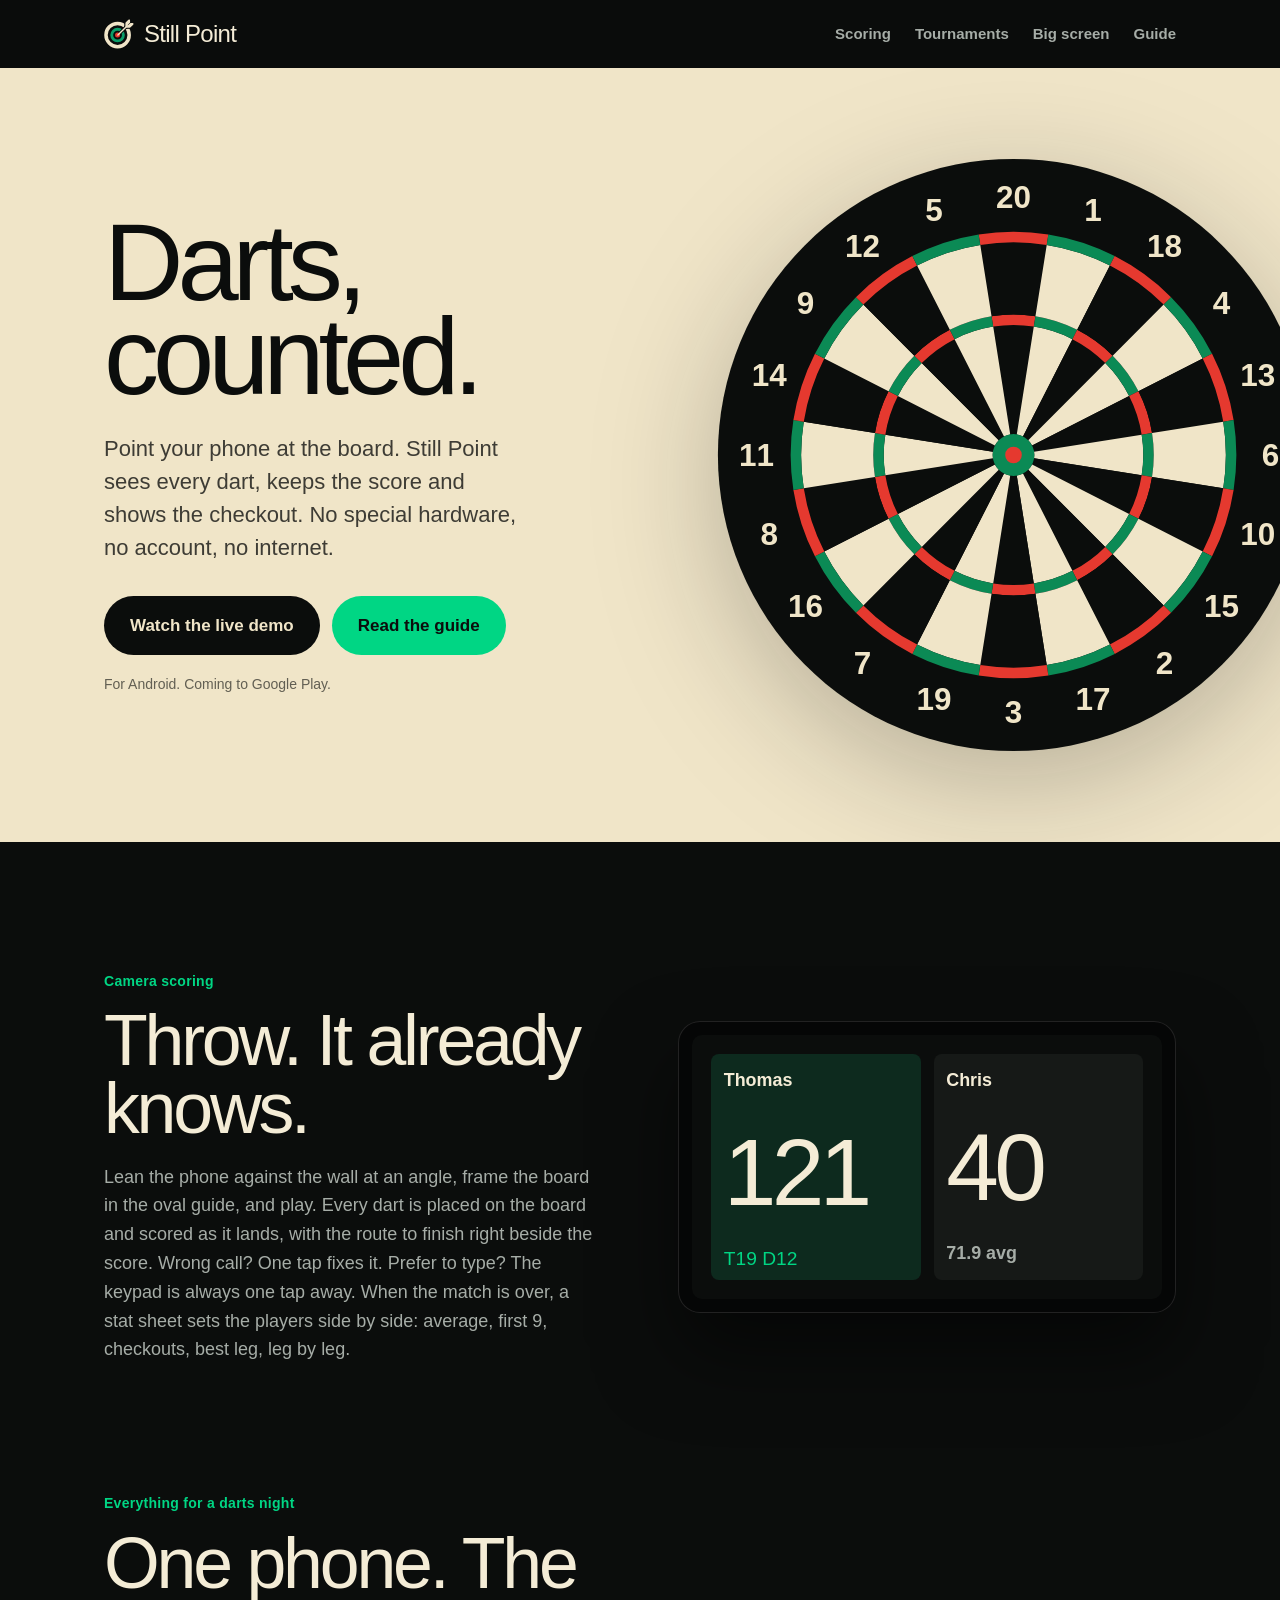
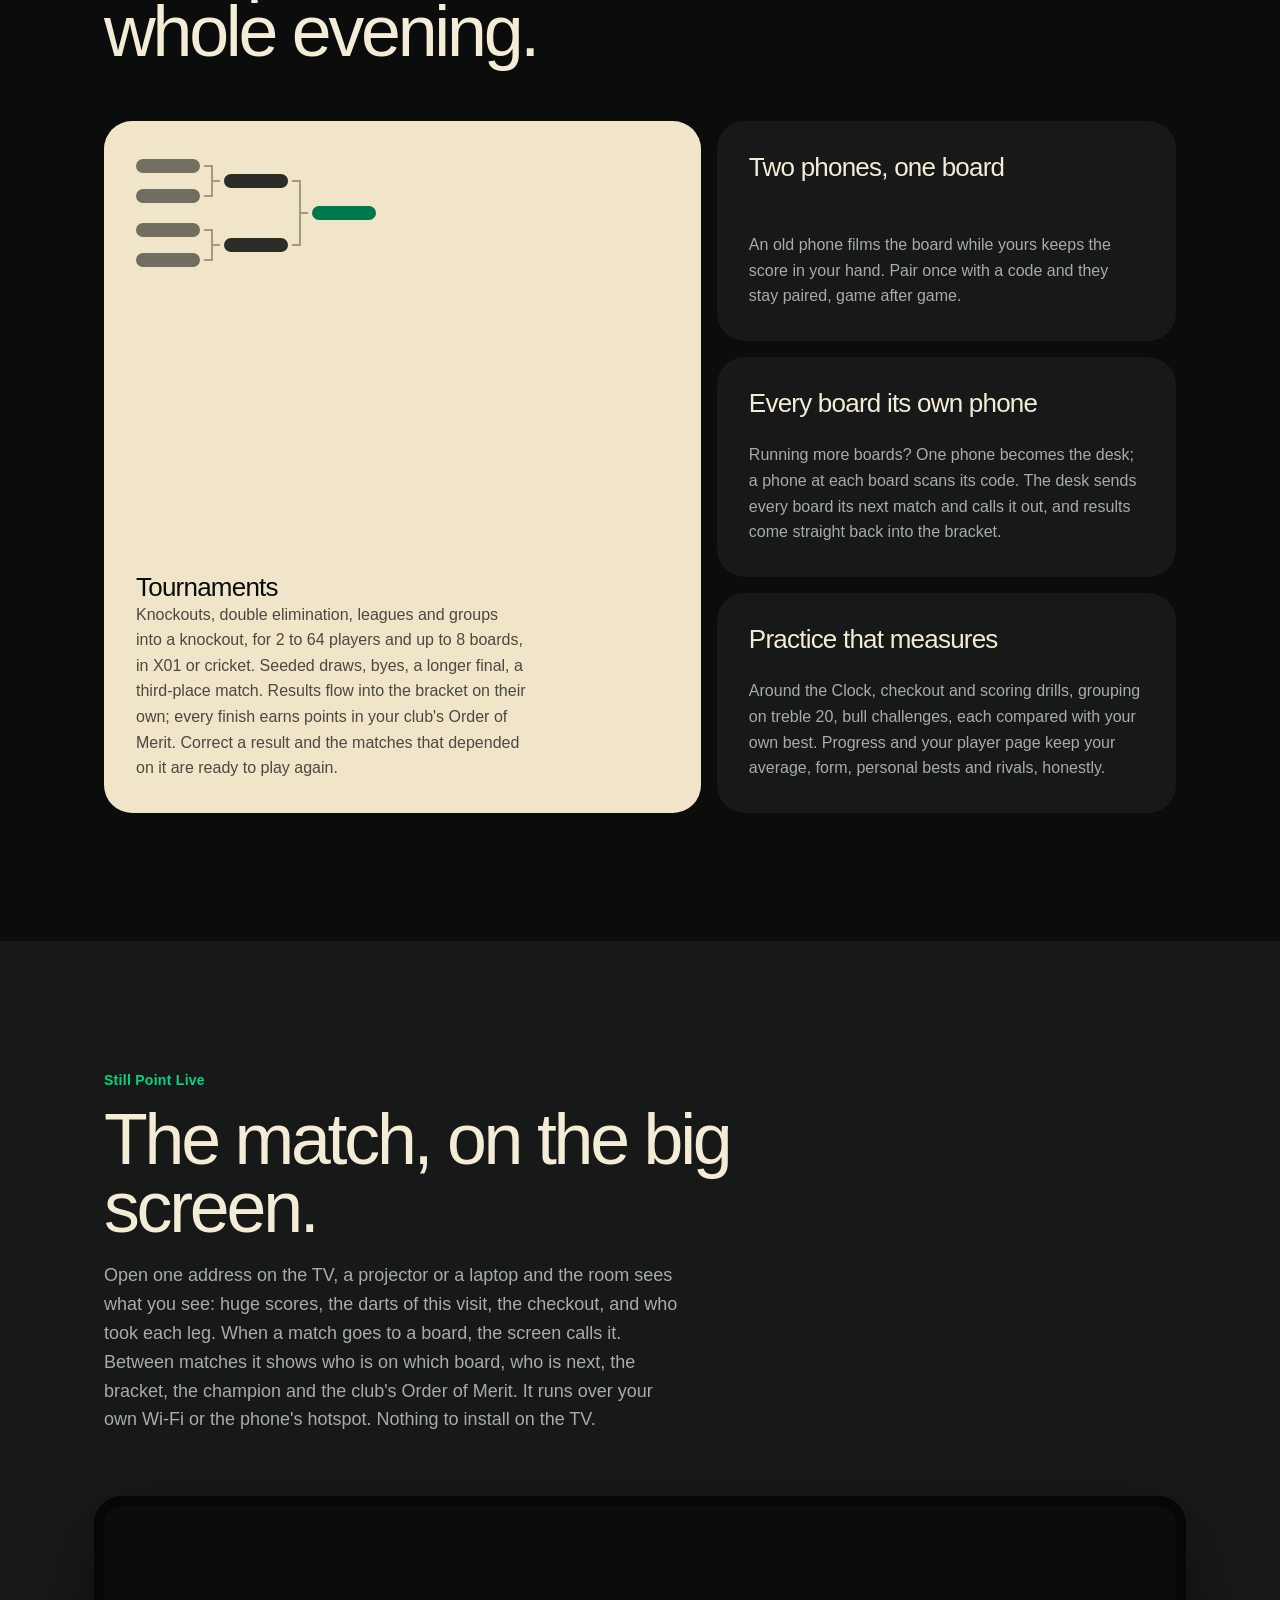
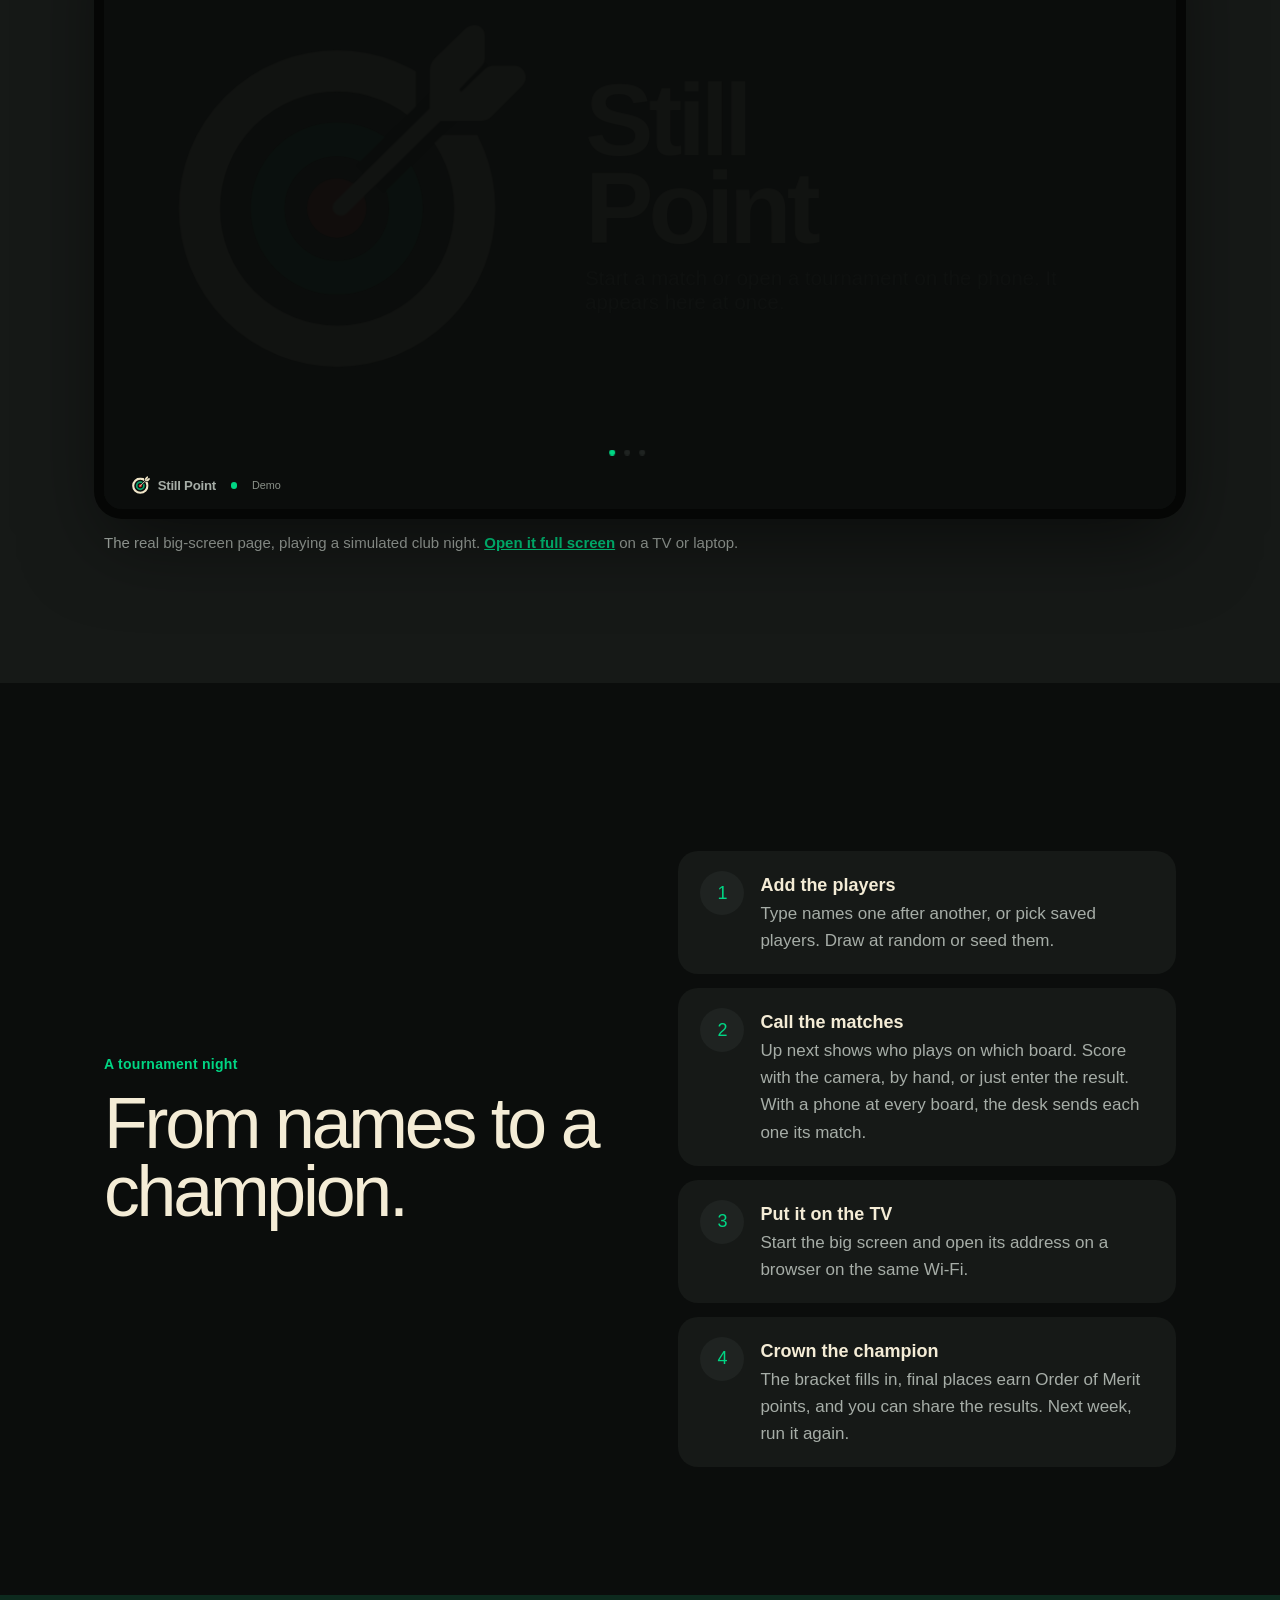
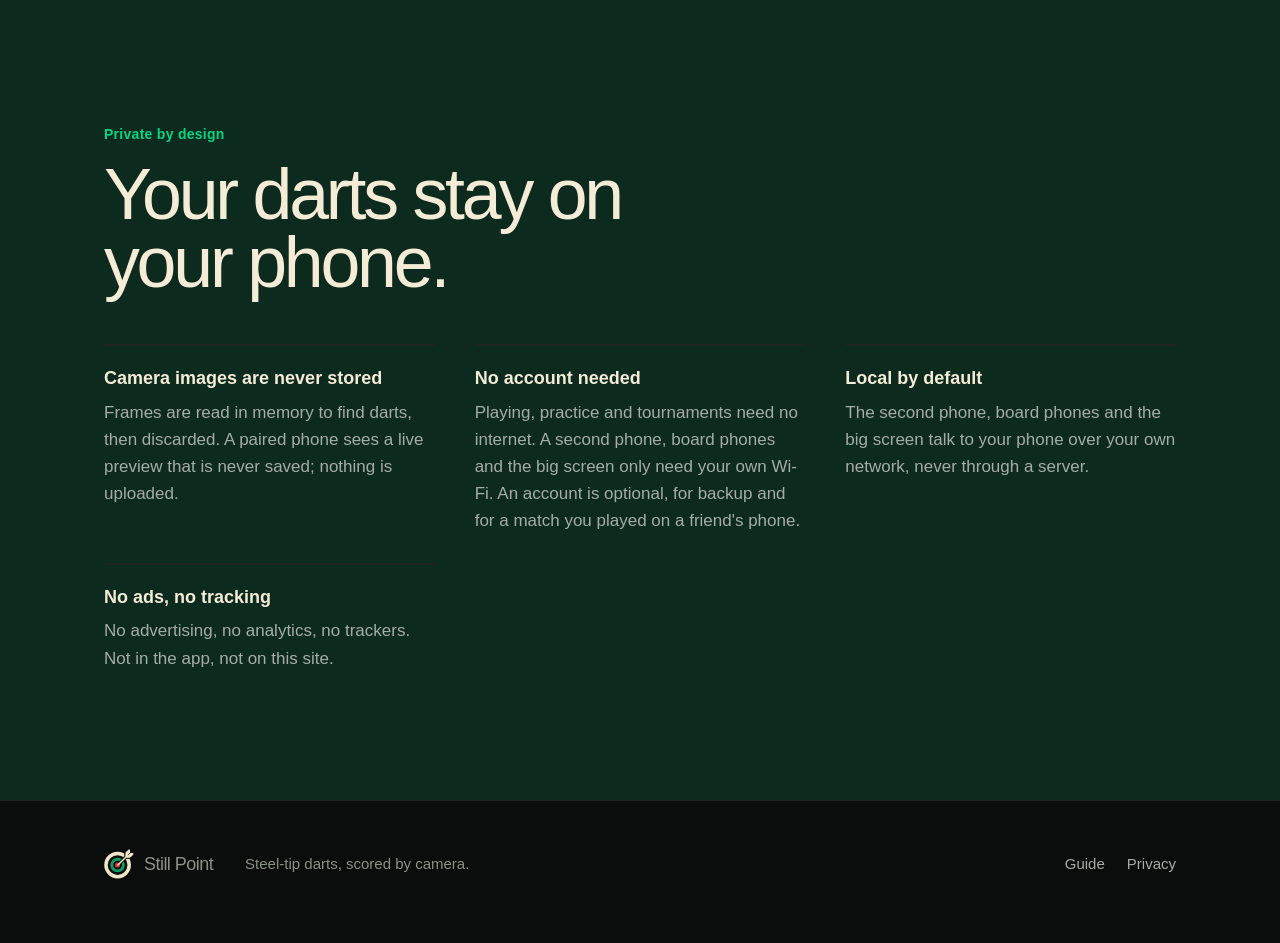
==== index.html @ e453045a "Publish the Still Point website from stillpoint de3cbcd Co-Authored-By: Claude Opus 5.5 (1M context)" ====
<!doctype html>
<html lang="en">
<head>
<meta charset="utf-8">
<meta name="viewport" content="width=device-width, initial-scale=1">
<title>Still Point · Darts, counted</title>
<meta name="description" content="Still Point scores steel-tip darts with your phone's camera. Tournaments, a live big screen for the TV and practice that measures what matters. No hardware, no account, no internet needed.">
<meta property="og:title" content="Still Point · Darts, counted">
<meta property="og:description" content="Point your phone at the board. Still Point sees every dart, keeps the score and runs your tournament night.">
<meta property="og:type" content="website">
<meta property="og:image" content="https://stillpointdarts.com/assets/share.jpg">
<meta property="og:image:width" content="1200">
<meta property="og:image:height" content="630">
<meta name="twitter:card" content="summary_large_image">
<meta name="theme-color" content="#f0e5c8">
<link rel="icon" href="assets/icon.svg" type="image/svg+xml">
<link rel="stylesheet" href="assets/site.css">
</head>
<body>
<a class="skip" href="#main">Skip to content</a>
<header class="top">
  <div class="wrap">
    <a class="brand" href="./"><img class="mark" src="assets/mark-dark.svg" alt="" width="30" height="30">Still Point</a>
    <nav aria-label="Main">
      <a href="#scoring">Scoring</a>
      <a href="#tournaments">Tournaments</a>
      <a href="#big-screen">Big screen</a>
      <a href="guide.html" class="keep">Guide</a>
    </nav>
  </div>
</header>

<main id="main">
  <section class="hero">
    <div class="wrap">
      <div>
        <h1>Darts,<br>counted.</h1>
        <p class="lead">Point your phone at the board. Still Point sees every dart, keeps the score and shows the checkout. No special hardware, no account, no internet.</p>
        <div class="actions">
          <a class="button quiet" href="#big-screen">Watch the live demo</a>
          <a class="button primary" href="guide.html">Read the guide</a>
        </div>
        <p class="note">For Android. Coming to Google Play.</p>
      </div>
      <img class="board" src="assets/board.svg" alt="">
    </div>
  </section>

  <section class="band" id="scoring">
    <div class="wrap split">
      <div>
        <p class="kicker">Camera scoring</p>
        <h2>Throw. It already knows.</h2>
        <p class="body">Lean the phone against the wall at an angle, frame the board in the oval guide, and play. Every dart is placed on the board and scored as it lands, with the route to finish right beside the score. Wrong call? One tap fixes it. Prefer to type? The keypad is always one tap away. When the match is over, a stat sheet sets the players side by side: average, first 9, checkouts, best leg, leg by leg.</p>
      </div>
      <div class="screen" aria-label="The live scoreboard">
        <div class="tv">
          <div class="p on"><span class="n">Thomas</span><span class="s">121</span><span class="c">T19 D12</span></div>
          <div class="p"><span class="n">Chris</span><span class="s">40</span><span class="n" style="color:var(--muted)">71.9 avg</span></div>
        </div>
      </div>
    </div>
  </section>

  <section class="band" style="padding-top:0">
    <div class="wrap">
      <p class="kicker">Everything for a darts night</p>
      <h2>One phone. The whole evening.</h2>
      <div class="tiles">
        <article class="tile lead" id="tournaments">
          <svg class="art" viewBox="0 0 240 120" aria-hidden="true" style="width:240px;height:120px">
            <g fill="#0b0d0c" opacity=".55"><rect x="0" y="6" width="64" height="14" rx="7"/><rect x="0" y="36" width="64" height="14" rx="7"/><rect x="0" y="70" width="64" height="14" rx="7"/><rect x="0" y="100" width="64" height="14" rx="7"/></g>
            <g fill="#0b0d0c" opacity=".85"><rect x="88" y="21" width="64" height="14" rx="7"/><rect x="88" y="85" width="64" height="14" rx="7"/></g>
            <rect x="176" y="53" width="64" height="14" rx="7" fill="#007a4b"/>
            <g stroke="#0b0d0c" stroke-opacity=".35" stroke-width="2" fill="none"><path d="M68 13H76V43H68M76 28H84"/><path d="M68 77H76V107H68M76 92H84"/><path d="M156 28H164V92H156M164 60H172"/></g>
          </svg>
          <div>
            <h3>Tournaments</h3>
            <p>Knockouts, double elimination, leagues and groups into a knockout, for 2 to 64 players and up to 8 boards, in X01 or cricket. Seeded draws, byes, a longer final, a third-place match. Results flow into the bracket on their own; every finish earns points in your club's Order of Merit. Correct a result and the matches that depended on it are ready to play again.</p>
          </div>
        </article>
        <article class="tile">
          <h3>Two phones, one board</h3>
          <p>An old phone films the board while yours keeps the score in your hand. Pair once with a code and they stay paired, game after game.</p>
        </article>
        <article class="tile">
          <h3>Every board its own phone</h3>
          <p>Running more boards? One phone becomes the desk; a phone at each board scans its code. The desk sends every board its next match and calls it out, and results come straight back into the bracket.</p>
        </article>
        <article class="tile">
          <h3>Practice that measures</h3>
          <p>Around the Clock, checkout and scoring drills, grouping on treble 20, bull challenges, each compared with your own best. Progress and your player page keep your average, form, personal bests and rivals, honestly.</p>
        </article>
      </div>
    </div>
  </section>

  <section class="band" id="big-screen" style="background:var(--surface)">
    <div class="wrap">
      <div>
        <p class="kicker">Still Point Live</p>
        <h2>The match, on the big screen.</h2>
        <p class="body">Open one address on the TV, a projector or a laptop and the room sees what you see: huge scores, the darts of this visit, the checkout, and who took each leg. When a match goes to a board, the screen calls it. Between matches it shows who is on which board, who is next, the bracket, the champion and the club's Order of Merit. It runs over your own Wi-Fi or the phone's hotspot. Nothing to install on the TV.</p>
      </div>
      <figure class="live-demo">
        <div class="frame"><iframe src="live/?demo" title="Still Point Live, playing a simulated club night" loading="lazy"></iframe></div>
        <figcaption>The real big-screen page, playing a simulated club night. <a href="live/?demo" target="_blank" rel="noopener">Open it full screen</a> on a TV or laptop.</figcaption>
      </figure>
    </div>
  </section>

  <section class="band">
    <div class="wrap split">
      <div>
        <p class="kicker">A tournament night</p>
        <h2>From names to a champion.</h2>
      </div>
      <ol class="steps">
        <li><div><b>Add the players</b><span>Type names one after another, or pick saved players. Draw at random or seed them.</span></div></li>
        <li><div><b>Call the matches</b><span>Up next shows who plays on which board. Score with the camera, by hand, or just enter the result. With a phone at every board, the desk sends each one its match.</span></div></li>
        <li><div><b>Put it on the TV</b><span>Start the big screen and open its address on a browser on the same Wi-Fi.</span></div></li>
        <li><div><b>Crown the champion</b><span>The bracket fills in, final places earn Order of Merit points, and you can share the results. Next week, run it again.</span></div></li>
      </ol>
    </div>
  </section>

  <section class="band" id="privacy" style="background:var(--green-field)">
    <div class="wrap">
      <p class="kicker">Private by design</p>
      <h2>Your darts stay on your phone.</h2>
      <div class="promises">
        <div><b>Camera images are never stored</b><span>Frames are read in memory to find darts, then discarded. A paired phone sees a live preview that is never saved; nothing is uploaded.</span></div>
        <div><b>No account needed</b><span>Playing, practice and tournaments need no internet. A second phone, board phones and the big screen only need your own Wi-Fi. An account is optional, for backup and for a match you played on a friend's phone.</span></div>
        <div><b>Local by default</b><span>The second phone, board phones and the big screen talk to your phone over your own network, never through a server.</span></div>
        <div><b>No ads, no tracking</b><span>No advertising, no analytics, no trackers. Not in the app, not on this site.</span></div>
      </div>
    </div>
  </section>
</main>

<footer class="site">
  <div class="wrap">
    <span class="brand" style="font-size:18px"><img class="mark" src="assets/mark-dark.svg" alt="" width="30" height="30">Still Point</span>
    <span>Steel-tip darts, scored by camera.</span>
    <nav aria-label="Footer">
      <a href="guide.html">Guide</a>
      <a href="privacy.html">Privacy</a>
    </nav>
  </div>
</footer>
</body>
</html>
---- assets/site.css ----
/* Still Point website: the app's own palette and voice. Ink ground, dartboard cream, one green. */
:root {
  --ink: #0b0d0c; --surface: #161917; --raised: #1f2321; --paper: #f0e5c8; --paper-step: #e2d5b2;
  --white: #f4ecd6; --muted: #a6ada7; --faint: #8a9189; --green: #00d684; --green-ink: #007a4b; --green-field: #0d2a1e;
  --red: #e5392f; --board-green: #0b8a55;
  --display: "Archivo Black", "Arial Black", "Helvetica Neue", Arial, sans-serif;
  --text: "Inter", "Segoe UI", Roboto, "Helvetica Neue", Arial, sans-serif;
  --gutter: clamp(20px, 5vw, 72px);
  --max: 1200px;
}
* { box-sizing: border-box; margin: 0; padding: 0; }
html { scroll-behavior: smooth; }
html, body { overflow-x: clip; }
body { background: var(--ink); color: var(--white); font: 400 17px/1.6 var(--text); -webkit-font-smoothing: antialiased; }
a { color: inherit; }
img, svg { display: block; max-width: 100%; }
.wrap { max-width: var(--max); margin: 0 auto; padding: 0 var(--gutter); }
.skip { position: absolute; left: -999px; top: 8px; background: var(--paper); color: var(--ink); padding: 8px 14px; border-radius: 999px; }
.skip:focus { left: 8px; z-index: 9; }

/* Header */
.top { position: sticky; top: 0; z-index: 5; background: rgba(11, 13, 12, .86); backdrop-filter: blur(12px); }
.top .wrap { display: flex; align-items: center; gap: 28px; height: 68px; }
.brand { font: 24px/1 var(--display); letter-spacing: -.03em; text-decoration: none; display: flex; align-items: center; gap: 10px; }
.brand .dot { width: 12px; height: 12px; border-radius: 50%; background: var(--green); }
.top nav { display: flex; gap: 24px; margin-left: auto; font-size: 15px; font-weight: 600; }
.top nav a { text-decoration: none; color: var(--muted); transition: color .2s; }
.top nav a:hover, .top nav a:focus-visible { color: var(--white); }
@media (max-width: 720px) { .top nav a:not(.keep) { display: none; } }

/* Buttons */
.button { display: inline-flex; align-items: center; gap: 10px; padding: 16px 26px; border-radius: 999px; font-weight: 700;
  text-decoration: none; transition: transform .15s, background .2s; }
.button:active { transform: scale(.98); }
.button.primary { background: var(--green); color: var(--ink); }
.button.primary:hover { background: #2ee49e; }
.button.quiet { background: var(--raised); color: var(--white); }
.button.quiet:hover { background: #2a2f2c; }
:focus-visible { outline: 3px solid var(--green); outline-offset: 3px; }

/* Hero: the Home screen of the app, at web scale */
.hero { background: var(--paper); color: var(--ink); overflow: hidden; position: relative; }
.hero .wrap { display: grid; grid-template-columns: 1.1fr .9fr; gap: 40px; align-items: center; min-height: min(86dvh, 820px); padding-top: 56px; padding-bottom: 56px; }
.hero h1 { font: clamp(64px, 8.6vw, 150px)/.86 var(--display); letter-spacing: -.055em; position: relative; z-index: 1; }
.hero p.lead { font-size: clamp(18px, 1.8vw, 22px); line-height: 1.5; max-width: 34ch; margin: 28px 0 32px; color: rgba(11, 13, 12, .78); }
.hero .actions { display: flex; flex-wrap: wrap; gap: 12px; }
.hero .button.quiet { background: var(--ink); color: var(--paper); }
.hero .board { width: 130%; max-width: none; margin-right: -38%; filter: drop-shadow(0 30px 60px rgba(11, 13, 12, .25)); }
.hero .note { margin-top: 18px; font-size: 14px; color: rgba(11, 13, 12, .62); }
@media (max-width: 860px) {
  .hero .wrap { grid-template-columns: 1fr; min-height: auto; }
  .hero .board { width: 78%; margin: 8px 0 0 auto; }
}

/* Sections */
section.band { padding: clamp(72px, 10vw, 140px) 0; }
.kicker { font-size: 14px; font-weight: 800; color: var(--green); letter-spacing: .02em; margin-bottom: 14px; }
h2 { font: clamp(40px, 5.6vw, 76px)/.95 var(--display); letter-spacing: -.045em; max-width: 16ch; }
h3 { font: 26px/1.1 var(--display); letter-spacing: -.03em; }
p.body { color: var(--muted); max-width: 58ch; margin-top: 20px; font-size: 18px; }
.split > *, .hero .wrap > *, .tiles > * { min-width: 0; }
.split { display: grid; grid-template-columns: 1fr 1fr; gap: clamp(32px, 6vw, 96px); align-items: center; }
.split.flip > :first-child { order: 2; }
@media (max-width: 860px) { .split { grid-template-columns: 1fr; } .split.flip > :first-child { order: 0; } }

/* Feature tiles: one cream tile leads, the rest are tonal steps, never a 3-column clone row */
.tiles { display: grid; grid-template-columns: 1.3fr 1fr; grid-auto-rows: minmax(220px, auto); gap: 16px; margin-top: 56px; }
.tile { border-radius: 28px; background: var(--surface); padding: 32px; display: flex; flex-direction: column; justify-content: space-between; gap: 18px; }
.tile.lead { background: var(--paper); color: var(--ink); grid-row: span 3; }
.tile.lead p { color: rgba(11, 13, 12, .72); }
.tile p { color: var(--muted); font-size: 16px; max-width: 44ch; }
.tile .art { height: 120px; }
@media (max-width: 860px) { .tiles { grid-template-columns: 1fr; } .tile.lead { grid-row: auto; } }

/* Big-screen mock: the real layout in miniature */
.screen { border-radius: 22px; background: #050606; padding: 14px; box-shadow: 0 40px 80px rgba(0, 0, 0, .5), inset 0 0 0 1px #222; }
.screen .tv { aspect-ratio: 16/9; border-radius: 10px; background: var(--ink); display: grid; grid-template-columns: 1fr 1fr; gap: 3%; padding: 4%; }
.tv .p { border-radius: 8px; background: var(--surface); padding: 6%; display: flex; flex-direction: column; justify-content: space-between; }
.tv .p.on { background: var(--green-field); }
.tv .n { font-weight: 800; font-size: clamp(11px, 1.4vw, 18px); }
.tv .s { font: clamp(44px, 7.4vw, 104px)/.85 var(--display); letter-spacing: -.05em; }
.tv .c { color: var(--green); font: clamp(12px, 1.5vw, 20px)/1 var(--display); }

/* Steps */
.steps { counter-reset: s; display: grid; gap: 14px; margin-top: 40px; }
.steps li { list-style: none; counter-increment: s; display: grid; grid-template-columns: 44px 1fr; gap: 16px; align-items: start;
  background: var(--surface); border-radius: 20px; padding: 20px 22px; }
.steps li::before { content: counter(s); width: 44px; height: 44px; border-radius: 50%; background: var(--raised); color: var(--green);
  display: grid; place-items: center; font: 18px var(--display); }
.steps b { display: block; font-size: 18px; }
.steps span { color: var(--muted); }

/* Privacy strip */
.promises { display: grid; grid-template-columns: repeat(auto-fit, minmax(240px, 1fr)); gap: 28px 40px; margin-top: 48px; }
.promises div { border-top: 2px solid var(--raised); padding-top: 18px; }
.promises b { display: block; font-size: 18px; margin-bottom: 6px; }
.promises span { color: var(--muted); }

/* Footer */
footer.site { border-top: 1px solid var(--raised); padding: 48px 0 64px; color: var(--faint); font-size: 15px; }
footer.site .wrap { display: flex; flex-wrap: wrap; gap: 20px 32px; align-items: center; }
footer.site nav { display: flex; gap: 22px; margin-left: auto; }
footer.site a { text-decoration: none; color: var(--muted); }
footer.site a:hover { color: var(--white); }

/* Long-form pages (privacy, guide) */
.doc { max-width: 760px; margin: 0 auto; padding: 72px var(--gutter) 96px; }
.doc h1 { font: clamp(44px, 7vw, 84px)/.95 var(--display); letter-spacing: -.045em; margin-bottom: 18px; }
.doc .meta { color: var(--faint); margin-bottom: 48px; }
.doc h2 { font-size: clamp(26px, 3.4vw, 34px); max-width: none; margin: 48px 0 12px; letter-spacing: -.03em; }
.doc p, .doc li { color: #d9d2bd; margin-top: 12px; }
.doc ul { padding-left: 22px; }
.doc strong { color: var(--white); }
.doc .callout { background: var(--surface); border-radius: 20px; padding: 22px 24px; margin-top: 24px; }
@media (prefers-reduced-motion: reduce) { html { scroll-behavior: auto; } * { transition: none !important; } }

/* The brand mark beside the name */
.brand .mark { width: 30px; height: 30px; }

/* The live demo: the TV page itself, in a 16:9 frame */
.live-demo { margin: clamp(40px, 6vw, 72px) 0 0; }
.live-demo .frame { position: relative; aspect-ratio: 16 / 9; border-radius: 18px; overflow: hidden; background: var(--ink);
  box-shadow: 0 0 0 10px #050605, 0 30px 80px rgba(0, 0, 0, .5); }
.live-demo iframe { position: absolute; inset: 0; width: 100%; height: 100%; border: 0; }
.live-demo figcaption { margin-top: 22px; font-size: 15px; color: var(--muted); }
.live-demo figcaption a { color: var(--green); font-weight: 700; }
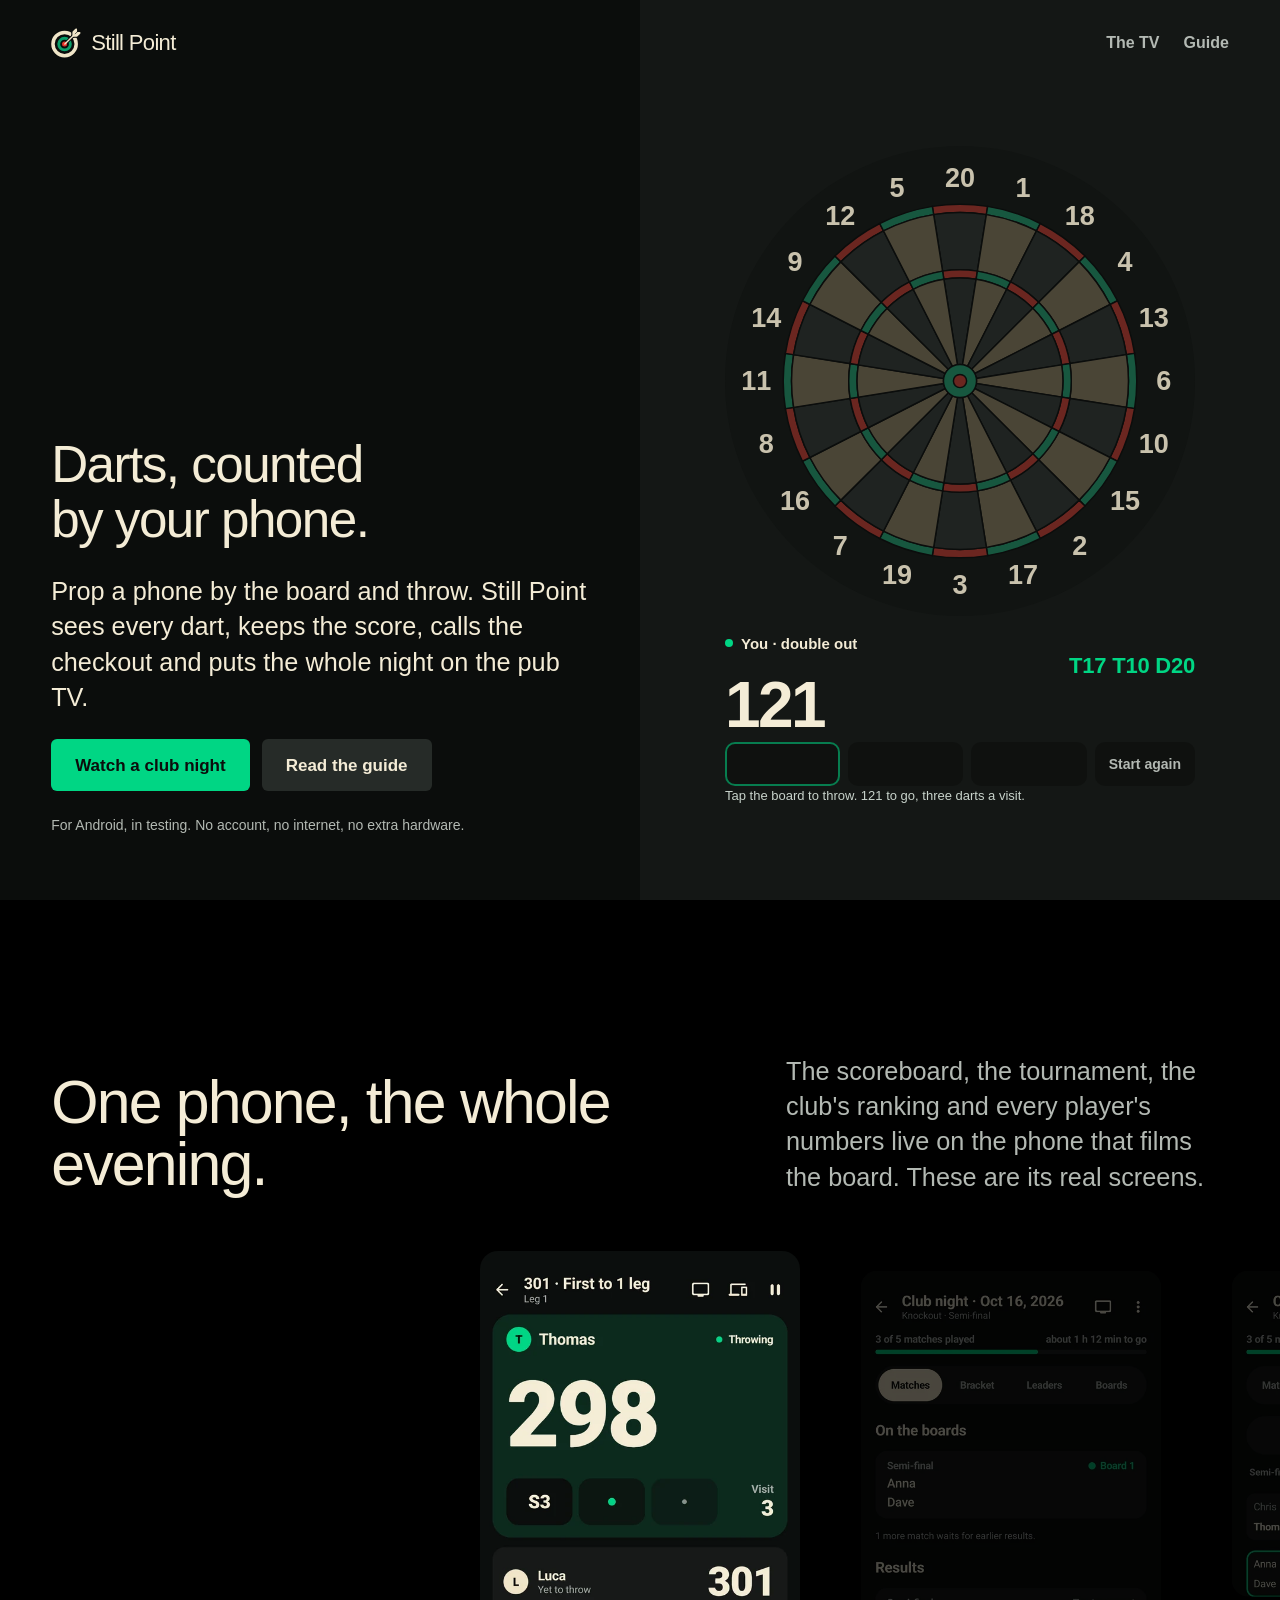
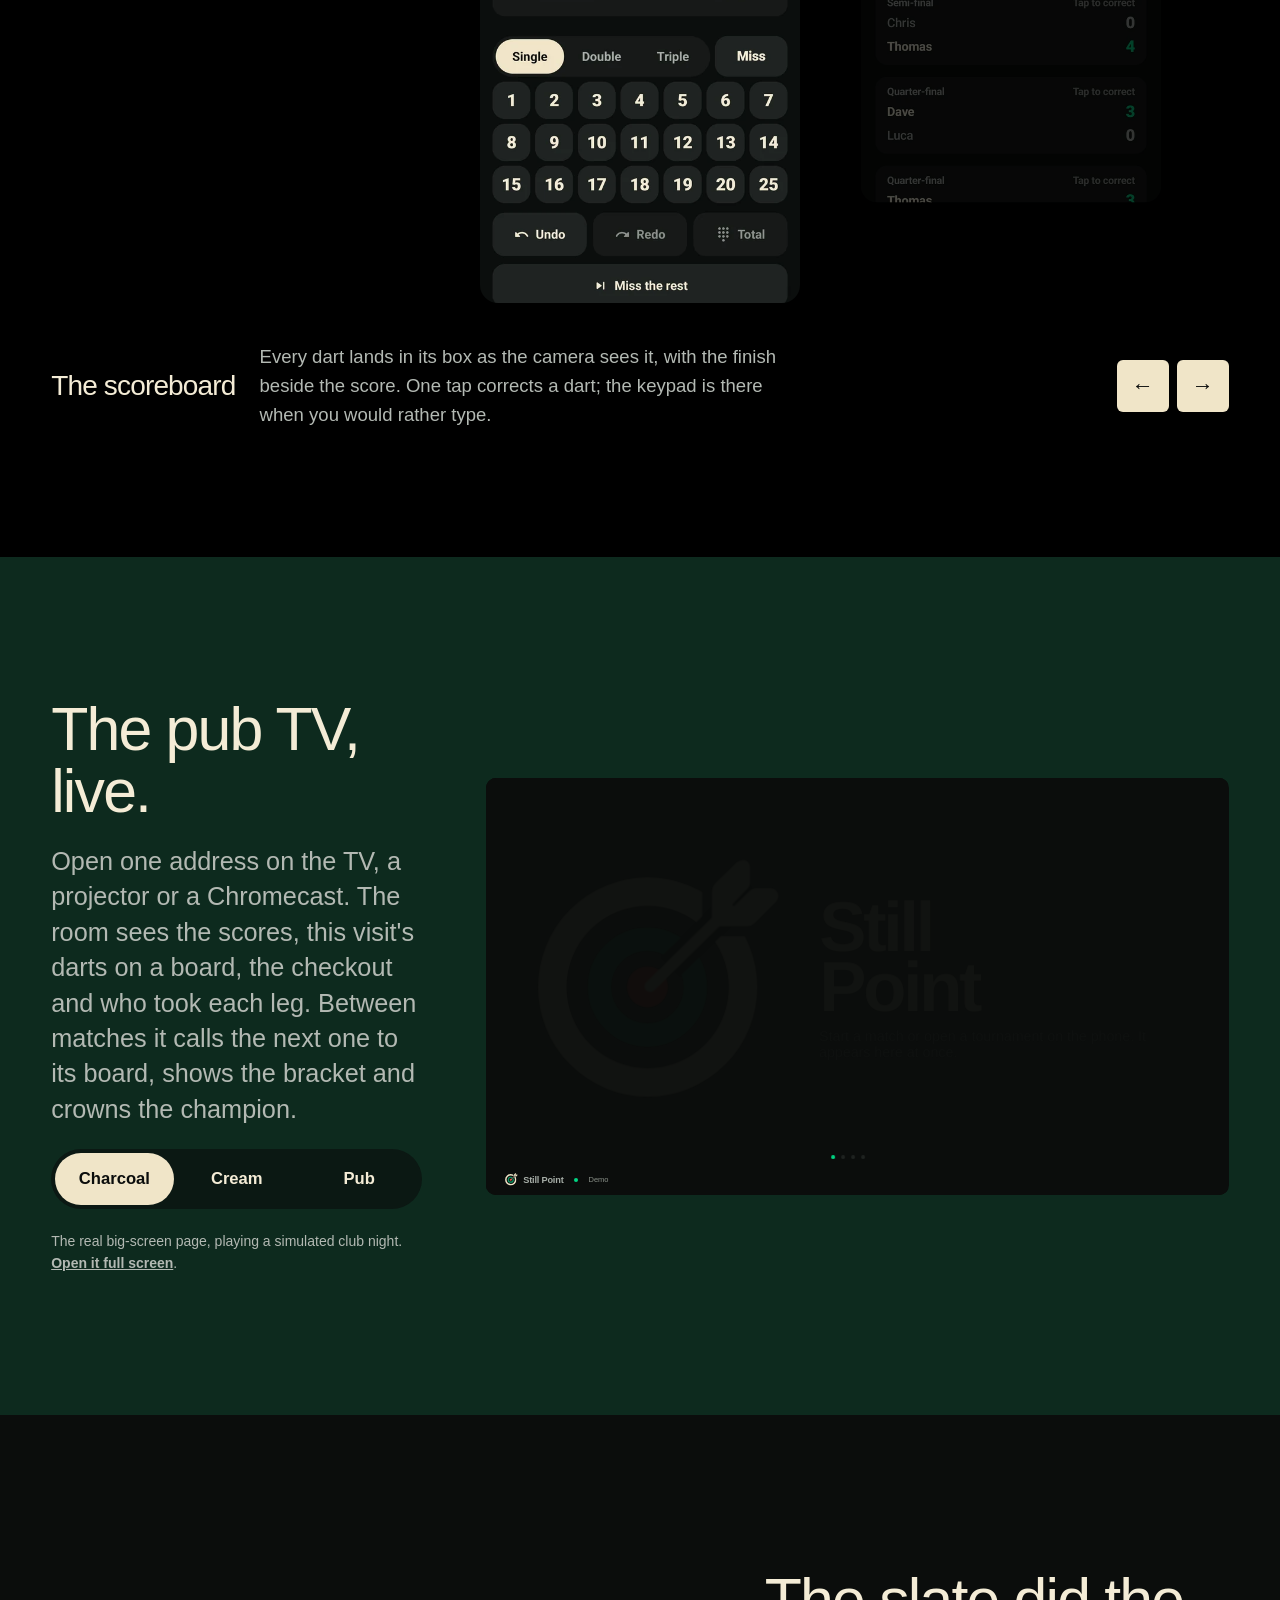
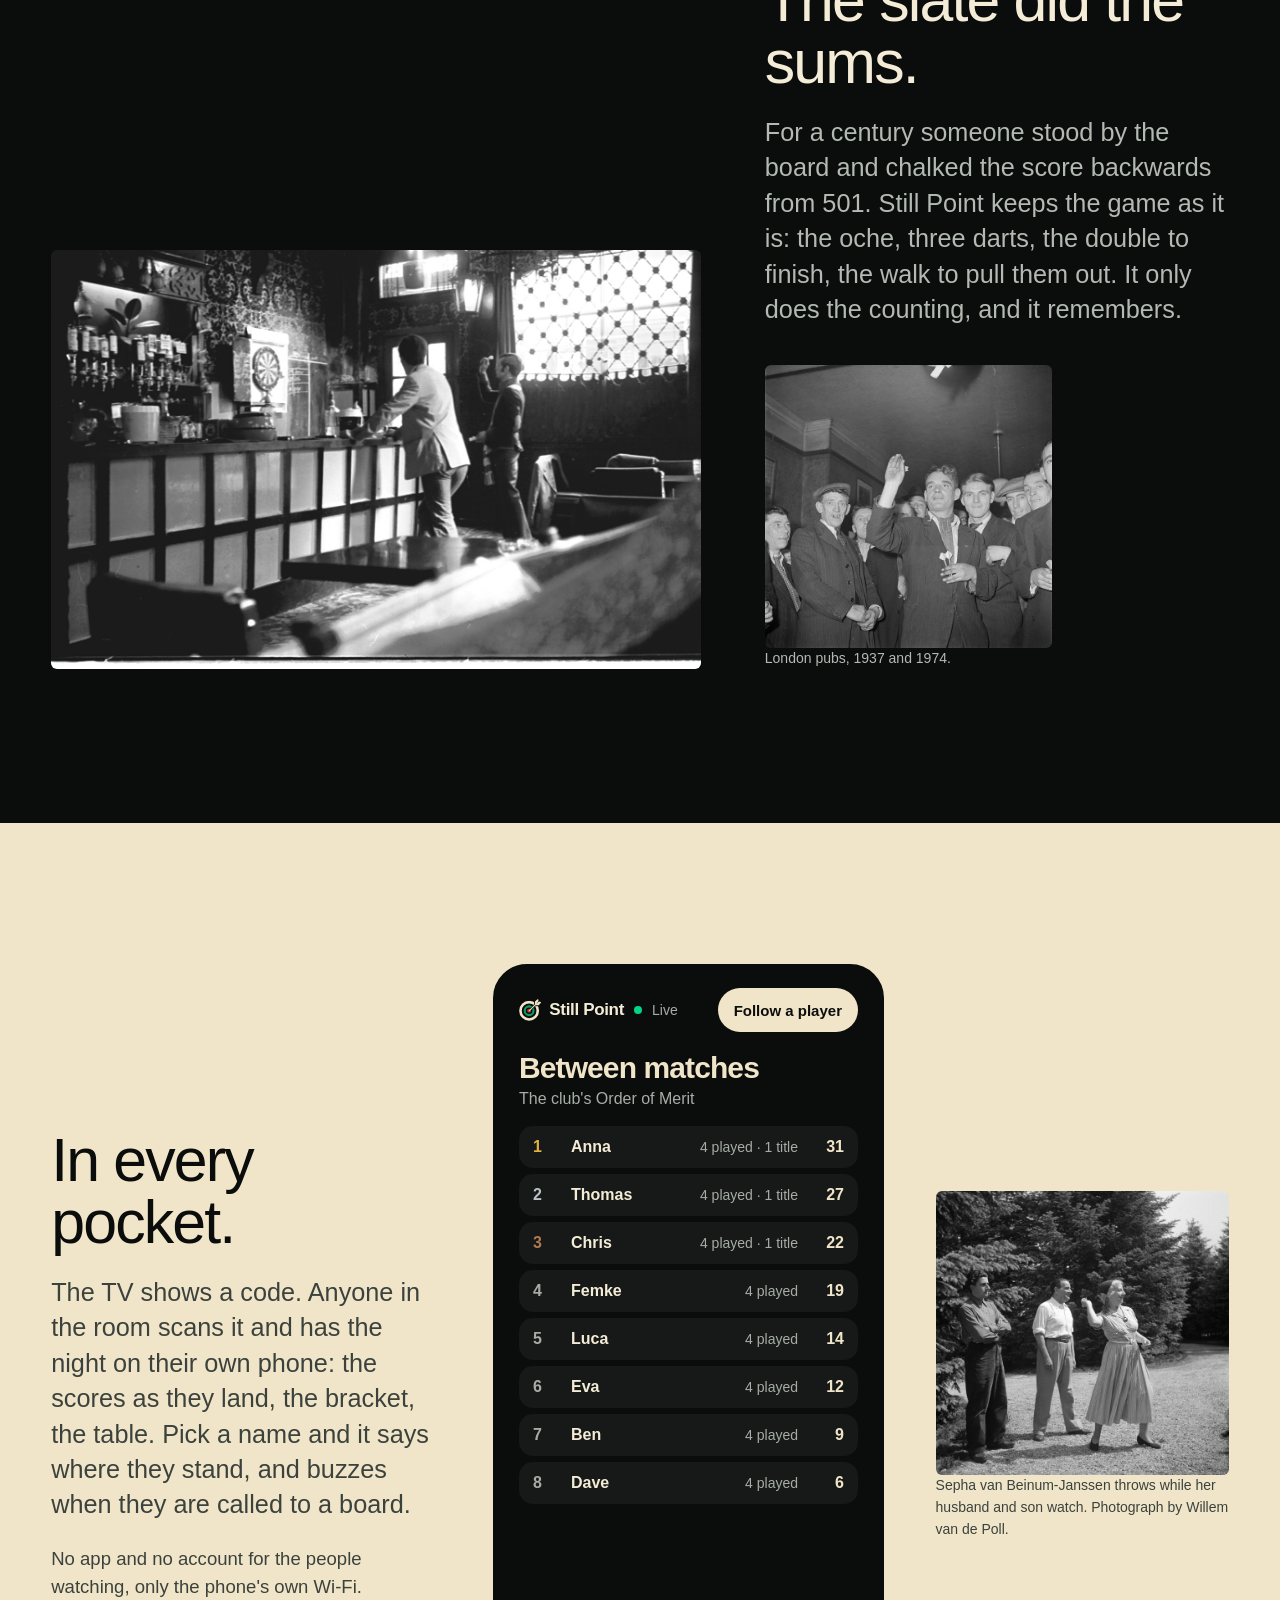
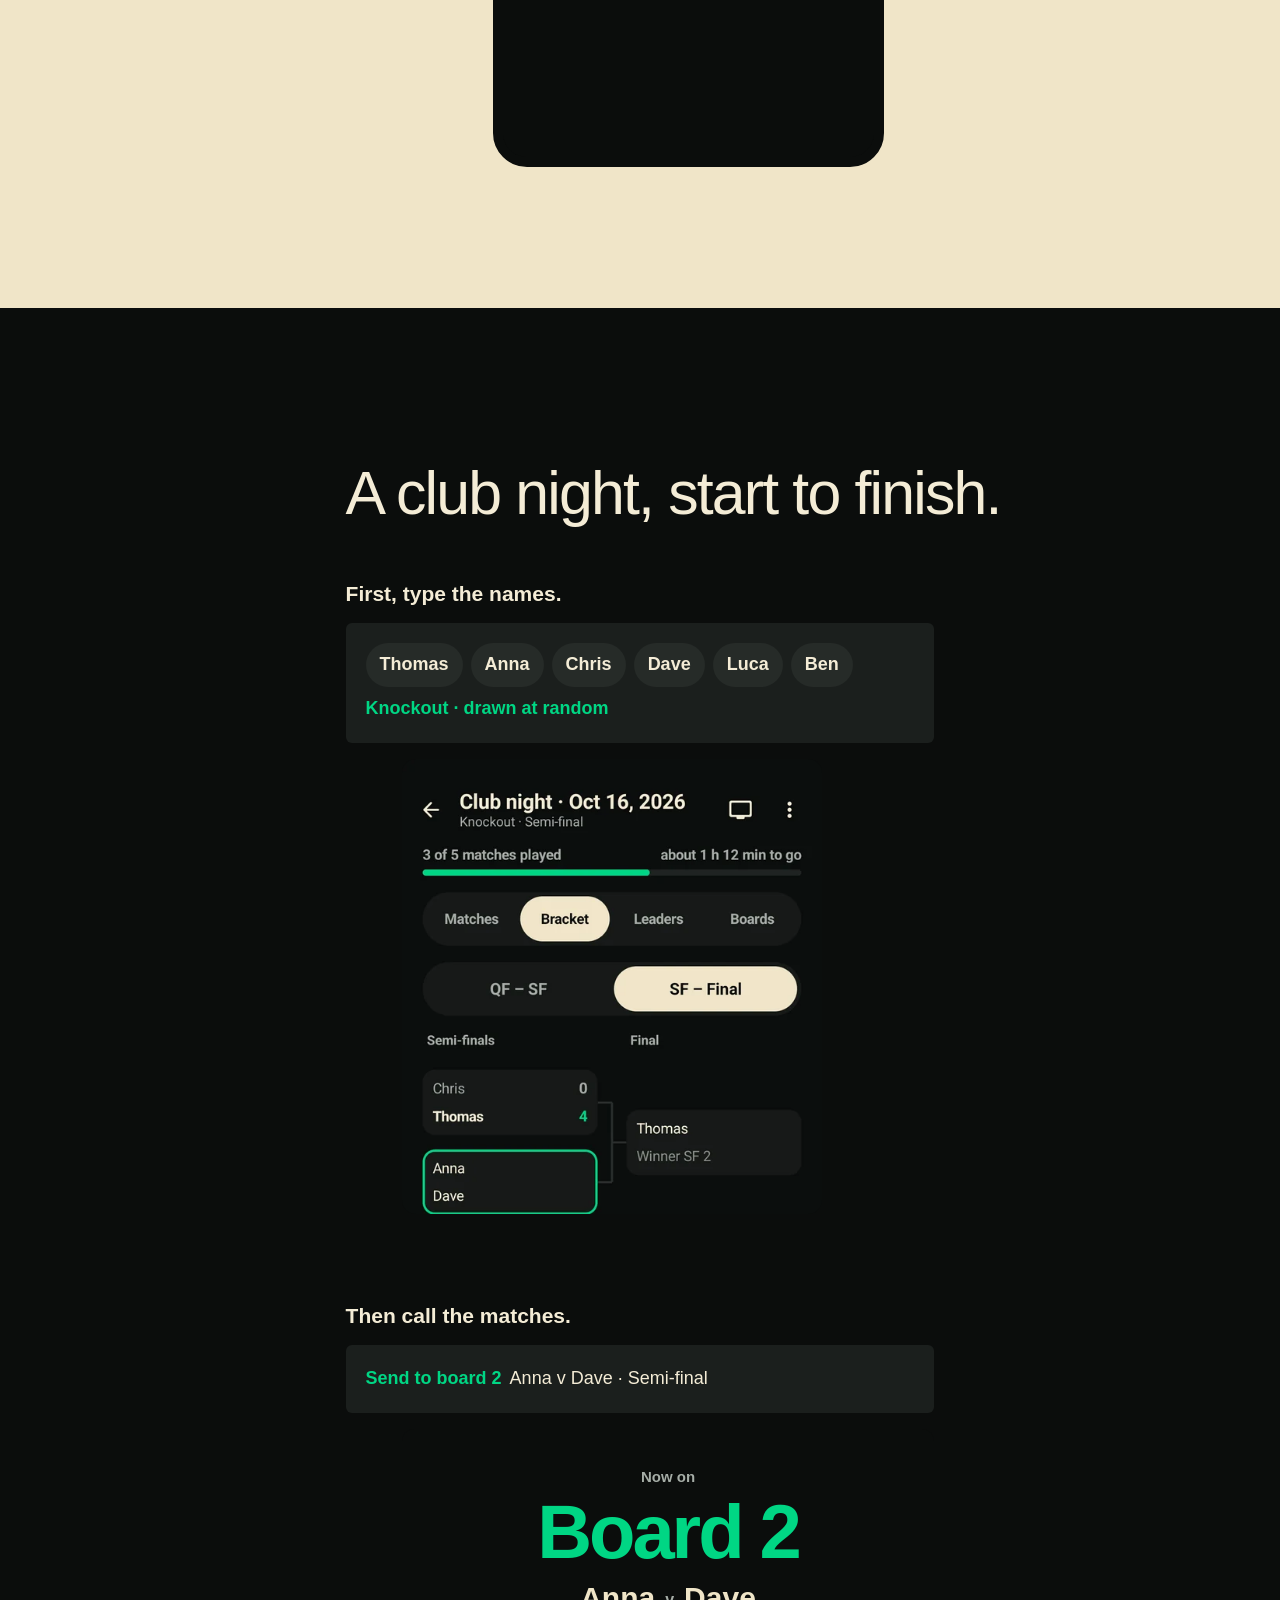
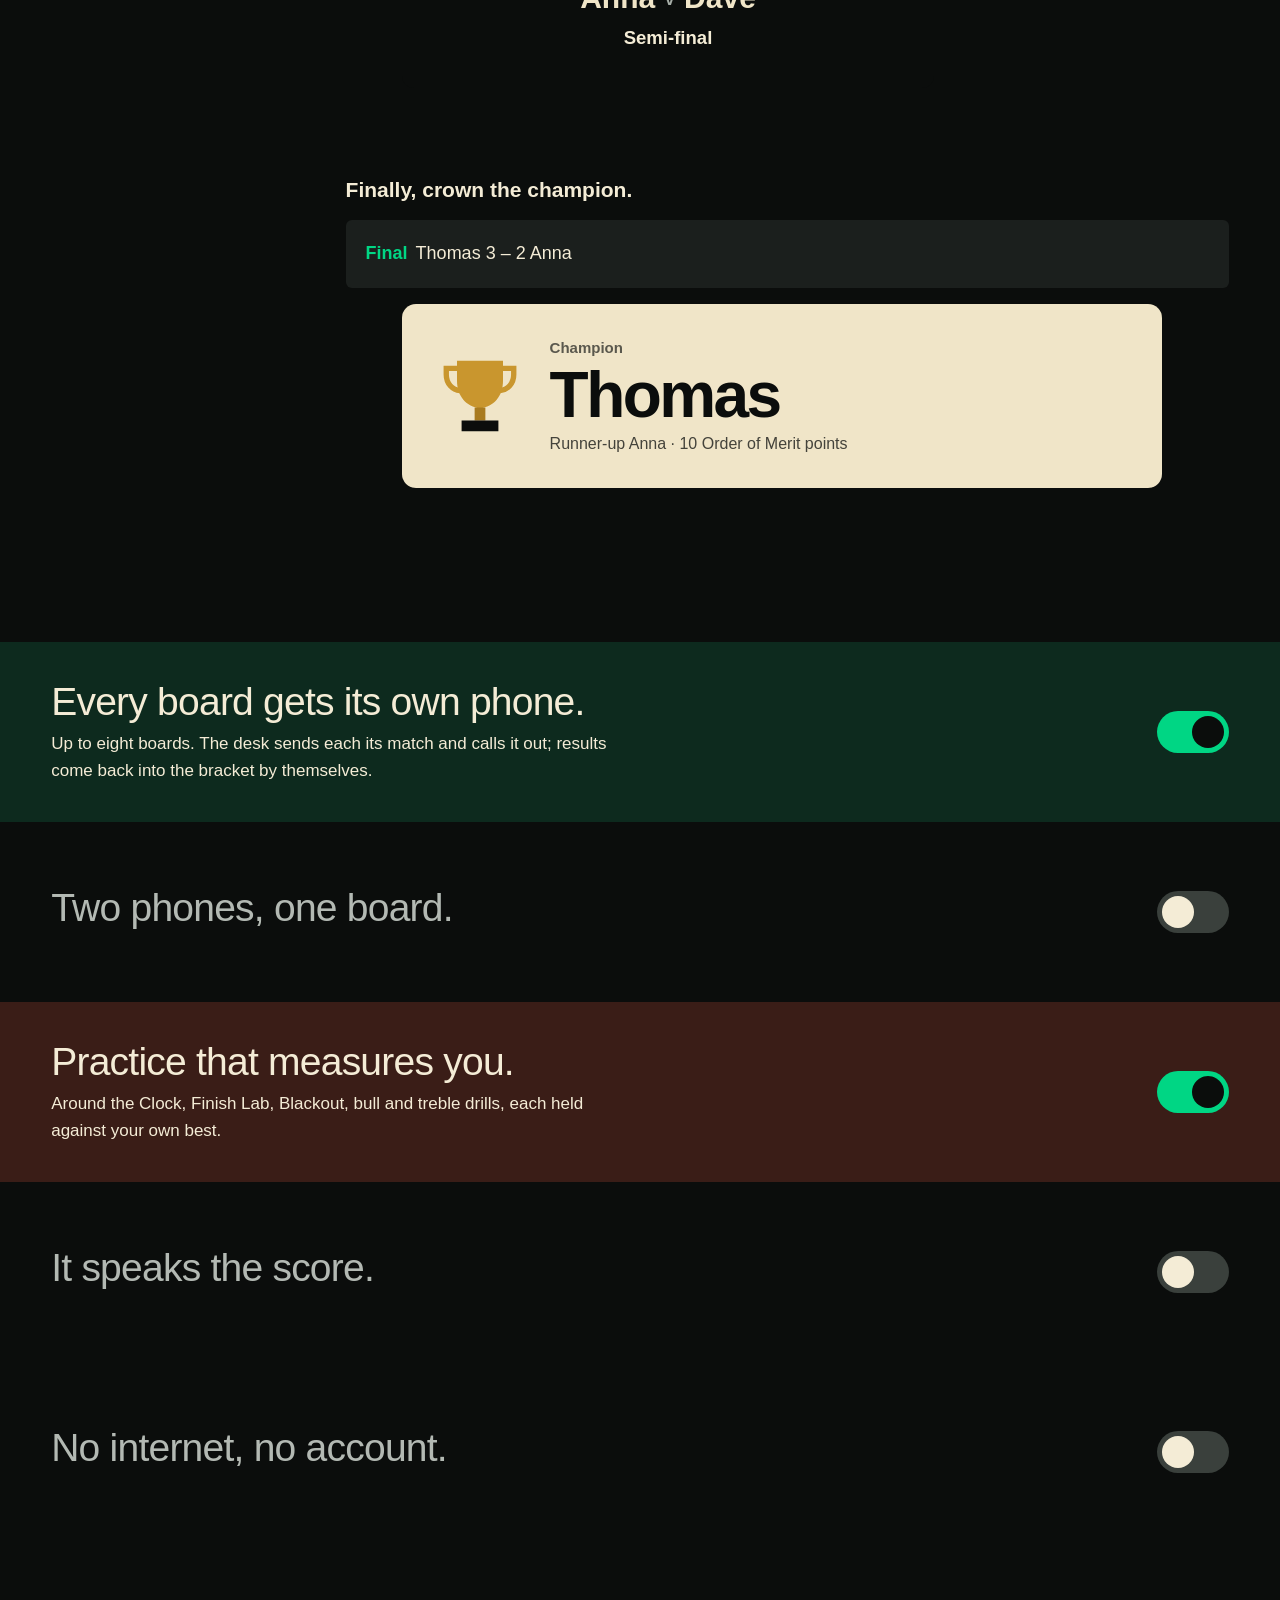
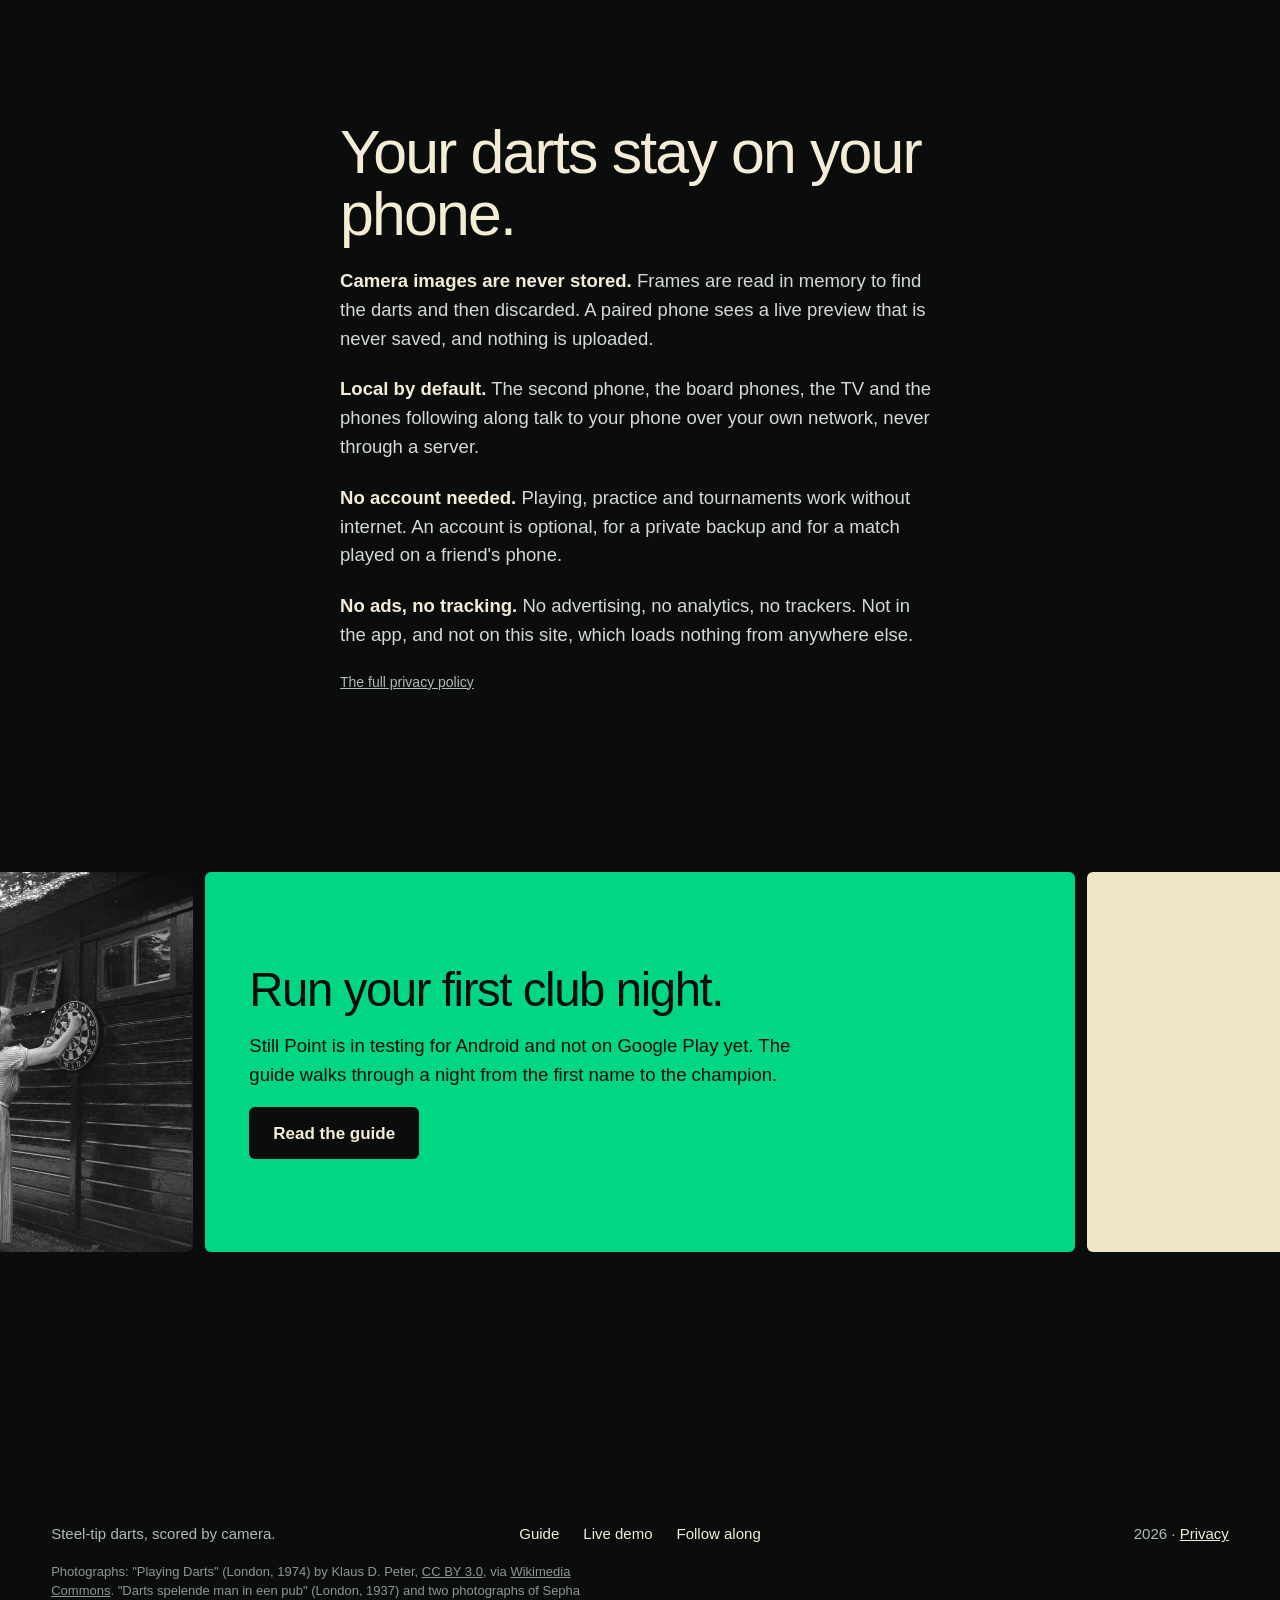
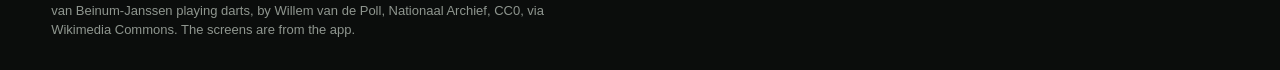
==== commit dc4cd68d: "Publish the website from stillpoint 753317a" ====
--- a/index.html
+++ b/index.html
@@ -4,149 +4,303 @@
 <meta charset="utf-8">
 <meta name="viewport" content="width=device-width, initial-scale=1">
 <title>Still Point · Darts, counted</title>
-<meta name="description" content="Still Point scores steel-tip darts with your phone's camera. Tournaments, a live big screen for the TV and practice that measures what matters. No hardware, no account, no internet needed.">
+<meta name="description" content="Still Point scores steel-tip darts with your phone's camera, runs your tournament night, puts the match on the pub TV and lets everyone follow on their own phone. No hardware, no account, no internet needed.">
 <meta property="og:title" content="Still Point · Darts, counted">
-<meta property="og:description" content="Point your phone at the board. Still Point sees every dart, keeps the score and runs your tournament night.">
+<meta property="og:description" content="Prop a phone by the board. Still Point counts every dart, runs the tournament and puts the night on the TV.">
 <meta property="og:type" content="website">
 <meta property="og:image" content="https://stillpointdarts.com/assets/share.jpg">
 <meta property="og:image:width" content="1200">
 <meta property="og:image:height" content="630">
 <meta name="twitter:card" content="summary_large_image">
-<meta name="theme-color" content="#f0e5c8">
+<meta name="theme-color" content="#0b0d0c">
 <link rel="icon" href="assets/icon.svg" type="image/svg+xml">
-<link rel="stylesheet" href="assets/site.css">
+<link rel="stylesheet" href="assets/home.css">
+<script>document.documentElement.className = 'js';</script>
 </head>
 <body>
 <a class="skip" href="#main">Skip to content</a>
 <header class="top">
-  <div class="wrap">
-    <a class="brand" href="./"><img class="mark" src="assets/mark-dark.svg" alt="" width="30" height="30">Still Point</a>
-    <nav aria-label="Main">
-      <a href="#scoring">Scoring</a>
-      <a href="#tournaments">Tournaments</a>
-      <a href="#big-screen">Big screen</a>
-      <a href="guide.html" class="keep">Guide</a>
-    </nav>
-  </div>
+  <a class="brand" href="./"><img src="assets/mark-dark.svg" alt="" width="30" height="30">Still Point</a>
+  <nav aria-label="Main"><a href="#tv" class="hide-s">The TV</a><a href="guide.html">Guide</a></nav>
 </header>
 
 <main id="main">
-  <section class="hero">
-    <div class="wrap">
-      <div>
-        <h1>Darts,<br>counted.</h1>
-        <p class="lead">Point your phone at the board. Still Point sees every dart, keeps the score and shows the checkout. No special hardware, no account, no internet.</p>
-        <div class="actions">
-          <a class="button quiet" href="#big-screen">Watch the live demo</a>
-          <a class="button primary" href="guide.html">Read the guide</a>
+  <section class="hero" aria-labelledby="hero-title">
+    <div class="say">
+      <h1 id="hero-title"><span class="ln"><span>Darts, counted</span></span><span class="ln"><span>by your phone.</span></span></h1>
+      <div class="after">
+        <p class="lead">Prop a phone by the board and throw. Still Point sees every dart, keeps the score, calls the checkout and puts the whole night on the pub TV.</p>
+        <div class="acts">
+          <a class="button go" href="#tv">Watch a club night</a>
+          <a class="button quiet" href="guide.html">Read the guide</a>
         </div>
-        <p class="note">For Android. Coming to Google Play.</p>
-      </div>
-      <img class="board" src="assets/board.svg" alt="">
-    </div>
-  </section>
-
-  <section class="band" id="scoring">
-    <div class="wrap split">
-      <div>
-        <p class="kicker">Camera scoring</p>
-        <h2>Throw. It already knows.</h2>
-        <p class="body">Lean the phone against the wall at an angle, frame the board in the oval guide, and play. Every dart is placed on the board and scored as it lands, with the route to finish right beside the score. Wrong call? One tap fixes it. Prefer to type? The keypad is always one tap away. When the match is over, a stat sheet sets the players side by side: average, first 9, checkouts, best leg, leg by leg.</p>
-      </div>
-      <div class="screen" aria-label="The live scoreboard">
-        <div class="tv">
-          <div class="p on"><span class="n">Thomas</span><span class="s">121</span><span class="c">T19 D12</span></div>
-          <div class="p"><span class="n">Chris</span><span class="s">40</span><span class="n" style="color:var(--muted)">71.9 avg</span></div>
+        <small>For Android, in testing. No account, no internet, no extra hardware.</small>
+      </div>
+    </div>
+    <div class="play">
+      <div class="throw" data-ui>
+        <svg class="tboard" id="tboard" viewBox="-226 -226 452 452" role="img" aria-label="A dartboard. Tap a bed to throw a dart there; the score below counts it the way the app does."></svg>
+        <div class="strip" id="strip" aria-live="polite">
+          <div class="who"><i></i>You · double out</div>
+          <div class="route" id="route"></div>
+          <div class="left" id="left">121</div>
+          <div></div>
+          <div class="cells"><span id="d0"></span><span id="d1"></span><span id="d2"></span><button type="button" id="again">Start again</button></div>
+          <div class="say1" id="say1"></div>
         </div>
       </div>
     </div>
   </section>
 
-  <section class="band" style="padding-top:0">
-    <div class="wrap">
-      <p class="kicker">Everything for a darts night</p>
-      <h2>One phone. The whole evening.</h2>
-      <div class="tiles">
-        <article class="tile lead" id="tournaments">
-          <svg class="art" viewBox="0 0 240 120" aria-hidden="true" style="width:240px;height:120px">
-            <g fill="#0b0d0c" opacity=".55"><rect x="0" y="6" width="64" height="14" rx="7"/><rect x="0" y="36" width="64" height="14" rx="7"/><rect x="0" y="70" width="64" height="14" rx="7"/><rect x="0" y="100" width="64" height="14" rx="7"/></g>
-            <g fill="#0b0d0c" opacity=".85"><rect x="88" y="21" width="64" height="14" rx="7"/><rect x="88" y="85" width="64" height="14" rx="7"/></g>
-            <rect x="176" y="53" width="64" height="14" rx="7" fill="#007a4b"/>
-            <g stroke="#0b0d0c" stroke-opacity=".35" stroke-width="2" fill="none"><path d="M68 13H76V43H68M76 28H84"/><path d="M68 77H76V107H68M76 92H84"/><path d="M156 28H164V92H156M164 60H172"/></g>
-          </svg>
-          <div>
-            <h3>Tournaments</h3>
-            <p>Knockouts, double elimination, leagues and groups into a knockout, for 2 to 64 players and up to 8 boards, in X01 or cricket. Seeded draws, byes, a longer final, a third-place match. Results flow into the bracket on their own; every finish earns points in your club's Order of Merit. Correct a result and the matches that depended on it are ready to play again.</p>
-          </div>
-        </article>
-        <article class="tile">
-          <h3>Two phones, one board</h3>
-          <p>An old phone films the board while yours keeps the score in your hand. Pair once with a code and they stay paired, game after game.</p>
-        </article>
-        <article class="tile">
-          <h3>Every board its own phone</h3>
-          <p>Running more boards? One phone becomes the desk; a phone at each board scans its code. The desk sends every board its next match and calls it out, and results come straight back into the bracket.</p>
-        </article>
-        <article class="tile">
-          <h3>Practice that measures</h3>
-          <p>Around the Clock, checkout and scoring drills, grouping on treble 20, bull challenges, each compared with your own best. Progress and your player page keep your average, form, personal bests and rivals, honestly.</p>
-        </article>
-      </div>
-    </div>
-  </section>
-
-  <section class="band" id="big-screen" style="background:var(--surface)">
-    <div class="wrap">
-      <div>
-        <p class="kicker">Still Point Live</p>
-        <h2>The match, on the big screen.</h2>
-        <p class="body">Open one address on the TV, a projector or a laptop and the room sees what you see: huge scores, the darts of this visit, the checkout, and who took each leg. When a match goes to a board, the screen calls it. Between matches it shows who is on which board, who is next, the bracket, the champion and the club's Order of Merit. It runs over your own Wi-Fi or the phone's hotspot. Nothing to install on the TV.</p>
-      </div>
-      <figure class="live-demo">
-        <div class="frame"><iframe src="live/?demo" title="Still Point Live, playing a simulated club night" loading="lazy"></iframe></div>
-        <figcaption>The real big-screen page, playing a simulated club night. <a href="live/?demo" target="_blank" rel="noopener">Open it full screen</a> on a TV or laptop.</figcaption>
+  <section class="screens" aria-labelledby="screens-title">
+    <div class="head">
+      <h2 id="screens-title" data-in>One phone, the whole evening.</h2>
+      <p class="lead soft" data-in>The scoreboard, the tournament, the club's ranking and every player's numbers live on the phone that films the board. These are its real screens.</p>
+    </div>
+    <div class="row" id="row" tabindex="0" aria-label="Screens from the app; use the arrow keys to move">
+      <figure data-name="The scoreboard" data-text="Every dart lands in its box as the camera sees it, with the finish beside the score. One tap corrects a dart; the keypad is there when you would rather type."><img src="assets/app-scoreboard.webp" width="540" height="1100" alt="The live scoreboard: Thomas on 298 after a single 3, Luca on 301, with the keypad below." loading="lazy"></figure>
+      <figure data-name="A club night" data-text="Who is on which board, what is next and every result as the night goes. Correct a result and the matches that depended on it are ready again."><img src="assets/app-hub.webp" width="540" height="955" alt="A tournament hub: Anna v Dave on board 1, the results of the quarter-finals and a semi-final." loading="lazy"></figure>
+      <figure data-name="The bracket" data-text="Knockout, double elimination, leagues and groups into a knockout, for 2 to 64 players and up to eight boards. Results fill the bracket by themselves."><img src="assets/app-bracket.webp" width="540" height="585" alt="A knockout bracket from the semi-finals to the final, with Anna v Dave being played." loading="lazy"></figure>
+      <figure data-name="The Order of Merit" data-text="Every finished tournament earns points: ten for a title, seven for the final, five for third. The club's ranking keeps itself across the season."><img src="assets/app-merit.webp" width="540" height="1100" alt="The Order of Merit with Thomas top on 17 points, then Anna, Chris and Bram." loading="lazy"></figure>
+      <figure data-name="A player's career" data-text="Career average, best match, best leg, high out, 180s, form and rivals, counted from every match on the phone."><img src="assets/app-career.webp" width="540" height="1100" alt="Thomas's page: a 92.0 career average over 12 matches, best leg 6 darts, high out 121, form and rivals." loading="lazy"></figure>
+      <figure data-name="Progress" data-text="Averages, first nine, checkouts and scoring bands, measured from what was actually thrown, never guessed."><img src="assets/app-progress.webp" width="540" height="1100" alt="Progress for Thomas: a 112.9 three-dart average, first 9, wins, best leg and high out." loading="lazy"></figure>
+    </div>
+    <div class="now">
+      <h3 id="now-name">The scoreboard</h3>
+      <p id="now-text">Every dart lands in its box as the camera sees it, with the finish beside the score. One tap corrects a dart; the keypad is there when you would rather type.</p>
+      <div class="nav"><button type="button" id="prev" aria-label="Previous screen">←</button><button type="button" id="next" aria-label="Next screen">→</button></div>
+    </div>
+  </section>
+
+  <section class="tv" id="tv" aria-labelledby="tv-title" data-look="charcoal">
+    <div class="copy">
+      <h2 id="tv-title" data-in>The pub TV, live.</h2>
+      <p class="lead soft" data-in>Open one address on the TV, a projector or a Chromecast. The room sees the scores, this visit's darts on a board, the checkout and who took each leg. Between matches it calls the next one to its board, shows the bracket and crowns the champion.</p>
+      <div class="look" data-ui role="group" aria-label="The big screen's look, as picked on the phone" data-in>
+        <button type="button" data-look="charcoal" aria-pressed="true">Charcoal</button>
+        <button type="button" data-look="cream" aria-pressed="false">Cream</button>
+        <button type="button" data-look="pub" aria-pressed="false">Pub</button>
+      </div>
+      <small class="soft" data-in>The real big-screen page, playing a simulated club night. <a href="live/?demo" target="_blank" rel="noopener">Open it full screen</a>.</small>
+    </div>
+    <div class="frame" data-in><iframe id="tvframe" src="live/?demo" title="Still Point Live on a TV, playing a simulated club night" loading="lazy"></iframe></div>
+  </section>
+
+  <section class="chalk" aria-labelledby="chalk-title">
+    <figure class="big" data-in>
+      <img src="assets/photo-pub-1974.jpg" width="1400" height="904" alt="Two men at the dartboard in a London pub in 1974, a chalk scoreboard on the wall beside the board." loading="lazy">
+    </figure>
+    <div class="copy">
+      <h2 id="chalk-title" data-in>The slate did the sums.</h2>
+      <p class="lead soft" data-in>For a century someone stood by the board and chalked the score backwards from 501. Still Point keeps the game as it is: the oche, three darts, the double to finish, the walk to pull them out. It only does the counting, and it remembers.</p>
+      <figure data-in>
+        <img src="assets/photo-pub-1937.jpg" width="1400" height="1374" alt="A man throwing a dart in a London pub in 1937 while the crowd watches." loading="lazy">
+        <figcaption>London pubs, 1937 and 1974.</figcaption>
       </figure>
     </div>
   </section>
 
-  <section class="band">
-    <div class="wrap split">
-      <div>
-        <p class="kicker">A tournament night</p>
-        <h2>From names to a champion.</h2>
-      </div>
-      <ol class="steps">
-        <li><div><b>Add the players</b><span>Type names one after another, or pick saved players. Draw at random or seed them.</span></div></li>
-        <li><div><b>Call the matches</b><span>Up next shows who plays on which board. Score with the camera, by hand, or just enter the result. With a phone at every board, the desk sends each one its match.</span></div></li>
-        <li><div><b>Put it on the TV</b><span>Start the big screen and open its address on a browser on the same Wi-Fi.</span></div></li>
-        <li><div><b>Crown the champion</b><span>The bracket fills in, final places earn Order of Merit points, and you can share the results. Next week, run it again.</span></div></li>
-      </ol>
-    </div>
-  </section>
-
-  <section class="band" id="privacy" style="background:var(--green-field)">
-    <div class="wrap">
-      <p class="kicker">Private by design</p>
-      <h2>Your darts stay on your phone.</h2>
-      <div class="promises">
-        <div><b>Camera images are never stored</b><span>Frames are read in memory to find darts, then discarded. A paired phone sees a live preview that is never saved; nothing is uploaded.</span></div>
-        <div><b>No account needed</b><span>Playing, practice and tournaments need no internet. A second phone, board phones and the big screen only need your own Wi-Fi. An account is optional, for backup and for a match you played on a friend's phone.</span></div>
-        <div><b>Local by default</b><span>The second phone, board phones and the big screen talk to your phone over your own network, never through a server.</span></div>
-        <div><b>No ads, no tracking</b><span>No advertising, no analytics, no trackers. Not in the app, not on this site.</span></div>
-      </div>
+  <section class="pocket" id="follow" aria-labelledby="follow-title">
+    <div class="copy">
+      <h2 id="follow-title" data-in>In every pocket.</h2>
+      <p class="lead soft" data-in>The TV shows a code. Anyone in the room scans it and has the night on their own phone: the scores as they land, the bracket, the table. Pick a name and it says where they stand, and buzzes when they are called to a board.</p>
+      <p class="soft" data-in>No app and no account for the people watching, only the phone's own Wi-Fi.</p>
+    </div>
+    <div class="phone" data-in><iframe src="live/?demo&amp;pocket" title="The same live page on a spectator's phone, following the simulated night" loading="lazy"></iframe></div>
+    <figure class="photo" data-in>
+      <img src="assets/photo-garden-vandepoll.jpg" width="1400" height="1359" alt="A woman throws a dart in a garden while her husband and son watch." loading="lazy">
+      <figcaption class="credit">Sepha van Beinum-Janssen throws while her husband and son watch. Photograph by Willem van de Poll.</figcaption>
+    </figure>
+  </section>
+
+  <section class="night" aria-labelledby="night-title">
+    <h2 id="night-title" data-in>A club night, start to finish.</h2>
+    <div class="step" data-in>
+      <h3>First, type the names.</h3>
+      <div class="call"><span>Thomas</span><span>Anna</span><span>Chris</span><span>Dave</span><span>Luca</span><span>Ben</span><em>Knockout · drawn at random</em></div>
+      <div class="resp"><img src="assets/app-bracket.webp" width="540" height="585" alt="The bracket the app draws, semi-finals to the final." loading="lazy"></div>
+    </div>
+    <div class="step" data-in>
+      <h3>Then call the matches.</h3>
+      <div class="call"><em>Send to board 2</em> Anna v Dave · Semi-final</div>
+      <div class="resp">
+        <div class="calltv" data-ui><div class="k">Now on</div><div class="b">Board 2</div><div class="vs">Anna<i>v</i>Dave</div><div class="r">Semi-final</div></div>
+      </div>
+    </div>
+    <div class="step" data-in>
+      <h3>Finally, crown the champion.</h3>
+      <div class="call"><em>Final</em> Thomas 3 – 2 Anna</div>
+      <div class="resp">
+        <div class="champ" data-ui>
+          <svg viewBox="0 0 120 120" aria-hidden="true"><path fill="#c9962e" d="M30 14h60v26c0 20-12 34-30 36-18-2-30-16-30-36z"/><path fill="none" stroke="#c9962e" stroke-width="7" d="M31 24H16v8c0 12 8 20 18 21M89 24h15v8c0 12-8 20-18 21"/><path fill="#a87a1f" d="M53 75h14v17H53z"/><path fill="#0b0d0c" d="M36 92h48v14H36z"/></svg>
+          <div class="k">Champion</div><div class="n">Thomas</div><div class="p">Runner-up Anna · 10 Order of Merit points</div>
+        </div>
+      </div>
+    </div>
+  </section>
+
+  <section class="bands" aria-label="What else it does">
+    <div class="band on"><div class="t"><h2 class="s">Every board gets its own phone.</h2><div class="c">Up to eight boards. The desk sends each its match and calls it out; results come back into the bracket by themselves.</div></div><button class="switch" data-ui role="switch" aria-checked="true" aria-label="Every board gets its own phone"></button></div>
+    <div class="band"><div class="t"><h2 class="s">Two phones, one board.</h2><div class="c">An old phone films the board while yours keeps the score in your hand. Pair once with a code; they stay paired game after game.</div></div><button class="switch" data-ui role="switch" aria-checked="false" aria-label="Two phones, one board"></button></div>
+    <div class="band on"><div class="t"><h2 class="s">Practice that measures you.</h2><div class="c">Around the Clock, Finish Lab, Blackout, bull and treble drills, each held against your own best.</div></div><button class="switch" data-ui role="switch" aria-checked="true" aria-label="Practice that measures you"></button></div>
+    <div class="band"><div class="t"><h2 class="s">It speaks the score.</h2><div class="c">Visit totals, busts, the next player and match calls through the phone's speaker, in English or Dutch.</div></div><button class="switch" data-ui role="switch" aria-checked="false" aria-label="It speaks the score"></button></div>
+    <div class="band"><div class="t"><h2 class="s">No internet, no account.</h2><div class="c">Matches, tournaments and the TV run on the phone and your own Wi-Fi or its hotspot. An account is only for a backup.</div></div><button class="switch" data-ui role="switch" aria-checked="false" aria-label="No internet, no account"></button></div>
+  </section>
+
+  <section class="letter" id="privacy" aria-labelledby="privacy-title">
+    <div class="col">
+      <h2 id="privacy-title" data-in>Your darts stay on your phone.</h2>
+      <p data-in><b>Camera images are never stored.</b> Frames are read in memory to find the darts and then discarded. A paired phone sees a live preview that is never saved, and nothing is uploaded.</p>
+      <p data-in><b>Local by default.</b> The second phone, the board phones, the TV and the phones following along talk to your phone over your own network, never through a server.</p>
+      <p data-in><b>No account needed.</b> Playing, practice and tournaments work without internet. An account is optional, for a private backup and for a match played on a friend's phone.</p>
+      <p data-in><b>No ads, no tracking.</b> No advertising, no analytics, no trackers. Not in the app, and not on this site, which loads nothing from anywhere else.</p>
+      <p class="sign" data-in><a href="privacy.html">The full privacy policy</a></p>
+    </div>
+  </section>
+
+  <section aria-labelledby="close-title">
+    <div class="close">
+      <div class="ph"><img src="assets/photo-board-vandepoll.jpg" width="1400" height="1375" alt="A woman pulls the darts out of a board hung on a wooden shed." loading="lazy"></div>
+      <div class="tile" data-in>
+        <h2 id="close-title">Run your first club night.</h2>
+        <p>Still Point is in testing for Android and not on Google Play yet. The guide walks through a night from the first name to the champion.</p>
+        <a class="button go" href="guide.html">Read the guide</a>
+      </div>
+      <div class="flat"></div>
     </div>
   </section>
 </main>
 
-<footer class="site">
-  <div class="wrap">
-    <span class="brand" style="font-size:18px"><img class="mark" src="assets/mark-dark.svg" alt="" width="30" height="30">Still Point</span>
-    <span>Steel-tip darts, scored by camera.</span>
-    <nav aria-label="Footer">
-      <a href="guide.html">Guide</a>
-      <a href="privacy.html">Privacy</a>
-    </nav>
-  </div>
+<footer class="foot">
+  <span>Steel-tip darts, scored by camera.</span>
+  <nav aria-label="Footer"><a href="guide.html">Guide</a><a href="live/?demo">Live demo</a><a href="#follow">Follow along</a></nav>
+  <span class="r">2026 · <a href="privacy.html">Privacy</a></span>
+  <p class="credits">Photographs: "Playing Darts" (London, 1974) by Klaus D. Peter, <a href="https://creativecommons.org/licenses/by/3.0/de/deed.en">CC BY 3.0</a>, via <a href="https://commons.wikimedia.org/wiki/File:Playing_Darts.jpg">Wikimedia Commons</a>. "Darts spelende man in een pub" (London, 1937) and two photographs of Sepha van Beinum-Janssen playing darts, by Willem van de Poll, Nationaal Archief, CC0, via Wikimedia Commons. The screens are from the app.</p>
 </footer>
+
+<script>
+(function () {
+  /* The hero board scores like the app: double out, busts back to the visit's start, and the app's own
+     checkout routes (exported from CheckoutRoutes). Regulation radii in millimetres. */
+  var ROUTES = {"1":{"2":"D1","4":"D2","6":"D3","8":"D4","10":"D5","12":"D6","14":"D7","16":"D8","18":"D9","20":"D10","22":"D11","24":"D12","26":"D13","28":"D14","30":"D15","32":"D16","34":"D17","36":"D18","38":"D19","40":"D20","50":"DB"},"2":{"2":"D1","3":"S1 D1","4":"D2","5":"S1 D2","6":"D3","7":"S3 D2","8":"D4","9":"S1 D4","10":"D5","11":"S3 D4","12":"D6","13":"S5 D4","14":"D7","15":"S7 D4","16":"D8","17":"S1 D8","18":"D9","19":"S3 D8","20":"D10","21":"S5 D8","22":"D11","23":"S7 D8","24":"D12","25":"S9 D8","26":"D13","27":"S11 D8","28":"D14","29":"S13 D8","30":"D15","31":"S15 D8","32":"D16","33":"S1 D16","34":"D17","35":"S3 D16","36":"D18","37":"S5 D16","38":"D19","39":"S7 D16","40":"D20","41":"S1 D20","42":"S2 D20","43":"S3 D20","44":"S4 D20","45":"S5 D20","46":"S6 D20","47":"S7 D20","48":"S8 D20","49":"S9 D20","50":"DB","51":"S11 D20","52":"S12 D20","53":"S13 D20","54":"S14 D20","55":"S15 D20","56":"S16 D20","57":"S17 D20","58":"T14 D8","59":"S19 D20","60":"S20 D20","61":"T15 D8","62":"T10 D16","63":"T13 D12","64":"T16 D8","65":"T11 D16","66":"T14 D12","67":"T17 D8","68":"T12 D16","69":"T15 D12","70":"T10 D20","71":"T17 D10","72":"T16 D12","73":"T11 D20","74":"T14 D16","75":"T17 D12","76":"T20 D8","77":"T15 D16","78":"T18 D12","79":"T13 D20","80":"T20 D10","81":"T19 D12","82":"T14 D20","83":"T17 D16","84":"T20 D12","85":"T15 D20","86":"T18 D16","87":"T17 D18","88":"T16 D20","89":"T19 D16","90":"T18 D18","91":"T17 D20","92":"T20 D16","93":"T19 D18","94":"T18 D20","95":"T19 D19","96":"T20 D18","97":"T19 D20","98":"T20 D19","100":"T20 D20","101":"T17 DB","104":"T18 DB","107":"T19 DB","110":"T20 DB"},"3":{"2":"D1","3":"S1 D1","4":"D2","5":"S1 D2","6":"D3","7":"S3 D2","8":"D4","9":"S1 D4","10":"D5","11":"S3 D4","12":"D6","13":"S5 D4","14":"D7","15":"S7 D4","16":"D8","17":"S1 D8","18":"D9","19":"S3 D8","20":"D10","21":"S5 D8","22":"D11","23":"S7 D8","24":"D12","25":"S9 D8","26":"D13","27":"S11 D8","28":"D14","29":"S13 D8","30":"D15","31":"S15 D8","32":"D16","33":"S1 D16","34":"D17","35":"S3 D16","36":"D18","37":"S5 D16","38":"D19","39":"S7 D16","40":"D20","41":"S1 D20","42":"S2 D20","43":"S3 D20","44":"S4 D20","45":"S5 D20","46":"S6 D20","47":"S7 D20","48":"S8 D20","49":"S9 D20","50":"DB","51":"S11 D20","52":"S12 D20","53":"S13 D20","54":"S14 D20","55":"S15 D20","56":"S16 D20","57":"S17 D20","58":"T14 D8","59":"S19 D20","60":"S20 D20","61":"T15 D8","62":"T10 D16","63":"T13 D12","64":"T16 D8","65":"T11 D16","66":"T14 D12","67":"T17 D8","68":"T12 D16","69":"T15 D12","70":"T10 D20","71":"T17 D10","72":"T16 D12","73":"T11 D20","74":"T14 D16","75":"T17 D12","76":"T20 D8","77":"T15 D16","78":"T18 D12","79":"T13 D20","80":"T20 D10","81":"T19 D12","82":"T14 D20","83":"T17 D16","84":"T20 D12","85":"T15 D20","86":"T18 D16","87":"T17 D18","88":"T16 D20","89":"T19 D16","90":"T18 D18","91":"T17 D20","92":"T20 D16","93":"T19 D18","94":"T18 D20","95":"T19 D19","96":"T20 D18","97":"T19 D20","98":"T20 D19","99":"T20 S7 D16","100":"T20 D20","101":"T17 DB","102":"T20 S2 D20","103":"T20 S3 D20","104":"T18 DB","105":"T20 S5 D20","106":"T20 S6 D20","107":"T19 DB","108":"T20 S8 D20","109":"T20 S9 D20","110":"T20 DB","111":"T20 S11 D20","112":"T20 S12 D20","113":"T20 S13 D20","114":"T20 S14 D20","115":"T20 S15 D20","116":"T20 S16 D20","117":"T20 S17 D20","118":"T20 T14 D8","119":"T20 S19 D20","120":"T20 S20 D20","121":"T17 T10 D20","122":"T20 T10 D16","123":"T20 T13 D12","124":"T18 T10 D20","125":"T20 T11 D16","126":"T20 T14 D12","127":"T20 T17 D8","128":"T20 T12 D16","129":"T20 T15 D12","130":"T20 T10 D20","131":"T20 T17 D10","132":"T20 T16 D12","133":"T20 T11 D20","134":"T20 T14 D16","135":"T20 T17 D12","136":"T20 T20 D8","137":"T20 T15 D16","138":"T20 T18 D12","139":"T20 T13 D20","140":"T20 T20 D10","141":"T20 T19 D12","142":"T20 T14 D20","143":"T20 T17 D16","144":"T20 T20 D12","145":"T20 T15 D20","146":"T20 T18 D16","147":"T20 T17 D18","148":"T20 T16 D20","149":"T20 T19 D16","150":"T20 T18 D18","151":"T20 T17 D20","152":"T20 T20 D16","153":"T20 T19 D18","154":"T20 T18 D20","155":"T20 T19 D19","156":"T20 T20 D18","157":"T20 T19 D20","158":"T20 T20 D19","160":"T20 T20 D20","161":"T20 T17 DB","164":"T20 T18 DB","167":"T20 T19 DB","170":"T20 T20 DB"}};
+  var ORDER = [20, 1, 18, 4, 13, 6, 10, 15, 2, 17, 3, 19, 7, 16, 8, 11, 14, 9, 12, 5];
+  var START = 121, svg = document.getElementById('tboard');
+  var left, darts, visitStart, visitOver, done;
+  function pt(r, a) { a = a * Math.PI / 180; return (r * Math.cos(a)).toFixed(2) + ' ' + (r * Math.sin(a)).toFixed(2); }
+  function arc(r1, r2, a1, a2) { return 'M' + pt(r2, a1) + ' A' + r2 + ' ' + r2 + ' 0 0 1 ' + pt(r2, a2) + ' L' + pt(r1, a2) + ' A' + r1 + ' ' + r1 + ' 0 0 0 ' + pt(r1, a1) + 'Z'; }
+  var s = '<circle r="226" fill="#111412"/>';
+  ORDER.forEach(function (n, i) {
+    var a1 = -99 + i * 18, a2 = a1 + 18, even = i % 2 === 0;
+    var single = even ? '#1f2321' : '#4a4536', ring = even ? '#6b2620' : '#17573f';
+    [['D', 162, 170, ring, 'ring'], ['S', 107, 162, single, 'bed'], ['T', 99, 107, ring, 'ring'], ['S', 15.9, 99, single, 'bed']].forEach(function (b) {
+      s += '<path class="' + b[4] + '" data-hit="' + b[0] + n + '" d="' + arc(b[1], b[2], a1, a2) + '" fill="' + b[3] + '" stroke="#0b0d0c" stroke-width="1.4"/>';
+    });
+    var a = (-90 + i * 18) * Math.PI / 180;
+    s += '<text class="num" x="' + (196 * Math.cos(a)).toFixed(1) + '" y="' + (196 * Math.sin(a) + 9).toFixed(1) + '">' + n + '</text>';
+  });
+  s += '<circle class="ring" data-hit="SB" r="15.9" fill="#17573f" stroke="#0b0d0c" stroke-width="1.4"/><circle class="ring" data-hit="DB" r="6.35" fill="#6b2620" stroke="#0b0d0c" stroke-width="1.4"/><g id="pins"></g>';
+  svg.innerHTML = s;
+
+  function points(l) { if (l === 'SB') return 25; if (l === 'DB') return 50; return ' SDT'.indexOf(l.charAt(0)) * +l.slice(1); }
+  function isDouble(l) { return l === 'DB' || l.charAt(0) === 'D'; }
+  function say(l) { return l === 'SB' ? '25' : l === 'DB' ? 'Bull' : l.charAt(0) === 'S' ? l.slice(1) : l; }
+  function route(dartsLeft) { var r = ROUTES[dartsLeft] && ROUTES[dartsLeft][left]; return r ? r.split(' ').map(say).join(' ') : ''; }
+  function pinAt(d, n) {
+    if (d === 'SB' || d === 'DB') return n ? [(40 * Math.cos(n * 2)).toFixed(1), (40 * Math.sin(n * 2)).toFixed(1)] : [0, d === 'DB' ? 0 : -11];
+    var k = ORDER.indexOf(+d.slice(1)), t = d.charAt(0), r = t === 'T' ? 126 : t === 'D' ? 145 : 134, a = -90 + k * 18 + (n ? (n === 1 ? -6 : 6) : 0);
+    if (n) r += t === 'D' ? -24 : 24;
+    return [(r * Math.cos(a * Math.PI / 180)).toFixed(1), (r * Math.sin(a * Math.PI / 180)).toFixed(1)];
+  }
+  function draw(msg, cls) {
+    document.getElementById('left').textContent = left;
+    for (var i = 0; i < 3; i++) { var c = document.getElementById('d' + i); c.textContent = darts[i] ? say(darts[i]) : ''; c.className = i === darts.length && !done && !visitOver ? 'next' : ''; }
+    document.getElementById('route').textContent = done ? '' : route(visitOver ? 3 : 3 - darts.length);
+    document.getElementById('say1').textContent = msg;
+    document.getElementById('strip').className = 'strip' + (cls ? ' ' + cls : '');
+    [].forEach.call(svg.querySelectorAll('.lit'), function (p) { p.classList.remove('lit'); });
+    var pins = '';
+    darts.forEach(function (d, i) {
+      [].forEach.call(svg.querySelectorAll('[data-hit="' + d + '"]'), function (p) { p.classList.add('lit'); });
+      var at = pinAt(d, darts.slice(0, i).filter(function (x) { return x === d; }).length);
+      pins += '<g class="pin"><circle cx="' + at[0] + '" cy="' + at[1] + '" r="15"/><text x="' + at[0] + '" y="' + at[1] + '">' + (i + 1) + '</text></g>';
+    });
+    document.getElementById('pins').innerHTML = pins;
+  }
+  function reset() { left = visitStart = START; darts = []; visitOver = done = false; draw('Tap the board to throw. 121 to go, three darts a visit.'); }
+  function throwAt(l) {
+    if (done) return;
+    if (visitOver) { darts = []; visitStart = left; visitOver = false; }
+    darts.push(l);
+    var after = left - points(l);
+    if (after === 0 && isDouble(l)) { left = 0; done = true; return draw('Game shot: checked out with ' + say(l) + '. Start again for another go.', 'won'); }
+    if (after < 2) {
+      // A bust counts for nothing: the score goes back to where the visit started.
+      var why = after < 0 ? (-after) + ' too many' : after === 1 ? 'leaves 1' : 'not a double';
+      left = visitStart; visitOver = true;
+      return draw('Bust · ' + why + ' · back to ' + left + '.', 'bust');
+    }
+    left = after;
+    if (darts.length === 3) { visitOver = true; return draw('Visit over: ' + (visitStart - left) + ' scored. Pull your darts and throw again.'); }
+    var r = route(3 - darts.length);
+    draw(say(l) + ' for ' + points(l) + '. ' + (r ? 'The way out: ' + r + '.' : 'No finish with the darts left; set up a good double.'));
+  }
+  svg.addEventListener('click', function (e) { var h = e.target.closest && e.target.closest('[data-hit]'); if (h) throwAt(h.getAttribute('data-hit')); });
+  document.getElementById('again').addEventListener('click', reset);
+  reset();
+
+  /* The row of screens: the centred one is lit and named. */
+  var row = document.getElementById('row'), figs = [].slice.call(row.querySelectorAll('figure')), shown = -1;
+  function centred() {
+    var mid = row.scrollLeft + row.clientWidth / 2, best = 0, dist = 1e9;
+    figs.forEach(function (f, i) { var d = Math.abs(f.offsetLeft + f.offsetWidth / 2 - mid); if (d < dist) { dist = d; best = i; } });
+    return best;
+  }
+  function light() {
+    var i = centred(); if (i === shown) return; shown = i;
+    figs.forEach(function (f, j) { f.classList.toggle('on', j === i); });
+    document.getElementById('now-name').textContent = figs[i].getAttribute('data-name');
+    document.getElementById('now-text').textContent = figs[i].getAttribute('data-text');
+  }
+  function go(d) { var i = Math.max(0, Math.min(figs.length - 1, centred() + d)); row.scrollTo({ left: figs[i].offsetLeft + figs[i].offsetWidth / 2 - row.clientWidth / 2, behavior: 'smooth' }); }
+  row.addEventListener('scroll', function () { requestAnimationFrame(light); }, { passive: true });
+  row.addEventListener('keydown', function (e) { if (e.key === 'ArrowRight') { go(1); e.preventDefault(); } if (e.key === 'ArrowLeft') { go(-1); e.preventDefault(); } });
+  document.getElementById('prev').addEventListener('click', function () { go(-1); });
+  document.getElementById('next').addEventListener('click', function () { go(1); });
+  window.addEventListener('resize', function () { shown = -1; light(); });
+  light();
+
+  /* The Look control: the real big screen changes with it, and so does this section. */
+  var tv = document.getElementById('tv'), frame = document.getElementById('tvframe'), looks = [].slice.call(document.querySelectorAll('.look button'));
+  looks.forEach(function (b) {
+    b.addEventListener('click', function () {
+      var look = b.getAttribute('data-look');
+      looks.forEach(function (x) { x.setAttribute('aria-pressed', String(x === b)); });
+      tv.setAttribute('data-look', look);
+      frame.src = 'live/?demo' + (look === 'charcoal' ? '' : '&theme=' + look);
+    });
+  });
+
+  /* Each switch opens its band's consequence. */
+  [].forEach.call(document.querySelectorAll('.switch'), function (sw) {
+    sw.addEventListener('click', function () {
+      var on = sw.getAttribute('aria-checked') !== 'true';
+      sw.setAttribute('aria-checked', String(on)); sw.closest('.band').classList.toggle('on', on);
+    });
+  });
+
+  /* Entrances: each section's parts rise in order, once. */
+  var items = [].slice.call(document.querySelectorAll('[data-in]'));
+  if ('IntersectionObserver' in window) {
+    var io = new IntersectionObserver(function (es) {
+      es.forEach(function (e) {
+        if (!e.isIntersecting) return;
+        var sib = [].filter.call(e.target.parentNode.children, function (x) { return x.hasAttribute('data-in'); }), k = Math.max(0, sib.indexOf(e.target));
+        e.target.style.transitionDelay = (k * 80) + 'ms'; e.target.classList.add('in'); io.unobserve(e.target);
+      });
+    }, { rootMargin: '0px 0px -8% 0px' });
+    items.forEach(function (el) { io.observe(el); });
+  } else items.forEach(function (el) { el.classList.add('in'); });
+})();
+</script>
 </body>
 </html>
--- a/assets/home.css
+++ b/assets/home.css
@@ -0,0 +1,232 @@
+/* Still Point home: the product performs. The app's own palette: ink ground, dartboard cream, one green.
+   No web fonts and no external requests (see the privacy page). One radius, one button shape, one pair of margins. */
+:root {
+  --ink: #0b0d0c; --step: #141715; --surface: #1b1f1d; --raised: #262b28; --paper: #f0e5c8; --white: #f4ecd6;
+  --muted: #b3b9b3; --green: #00d684; --green-deep: #0d2a1e; --red: #e5392f;
+  --display: "Archivo Black", "Arial Black", "Helvetica Neue", Arial, sans-serif;
+  --text: "Inter", "Segoe UI", Roboto, "Helvetica Neue", Arial, sans-serif;
+  --m: clamp(20px, 4vw, 56px);
+  --r: 6px;
+  --s-small: 14px; --s-body: clamp(17px, 1rem + .2vw, 19px); --s-lead: clamp(20px, 1.1rem + .6vw, 26px);
+  --s-head: clamp(34px, 1.4rem + 3vw, 64px); --s-hero: clamp(40px, 1.6rem + 3.4vw, 76px);
+}
+* { box-sizing: border-box; margin: 0; padding: 0; }
+html { scroll-behavior: smooth; }
+html, body { overflow-x: clip; }
+body { background: var(--ink); color: var(--white); font: 400 var(--s-body)/1.55 var(--text); -webkit-font-smoothing: antialiased; }
+a { color: inherit; }
+img, svg { display: block; max-width: 100%; }
+img { height: auto; }
+:focus-visible { outline: 3px solid var(--green); outline-offset: 3px; }
+.skip { position: absolute; left: -999px; top: 8px; background: var(--paper); color: var(--ink); padding: 10px 14px; border-radius: var(--r); z-index: 20; }
+.skip:focus { left: 8px; }
+h1, h2, h3 { font-family: var(--display); font-weight: 400; letter-spacing: -.03em; line-height: 1.02; }
+h2 { font-size: var(--s-head); }
+.lead { font-size: var(--s-lead); line-height: 1.4; }
+.soft { color: var(--muted); }
+.button { display: inline-flex; align-items: center; justify-content: center; gap: 10px; min-height: 52px; padding: 0 24px; border-radius: var(--r);
+  font: 700 17px/1 var(--text); text-decoration: none; border: 0; cursor: pointer; transition: transform .15s, background-color .2s, color .2s; }
+.button:active { transform: scale(.97); }
+.button.go { background: var(--green); color: var(--ink); }
+.button.go:hover { background: #3ee8a6; }
+.button.quiet { background: var(--raised); color: var(--white); }
+.button.quiet:hover { background: #333a36; }
+section { position: relative; }
+
+/* Top: the mark and two words, over the hero. */
+.top { position: absolute; top: 0; left: 0; right: 0; z-index: 5; display: flex; align-items: center; gap: 24px; padding: 28px var(--m); }
+.top .brand { display: flex; align-items: center; gap: 10px; font: 22px/1 var(--display); letter-spacing: -.03em; text-decoration: none; }
+.top .brand img { width: 30px; height: 30px; }
+.top nav { margin-left: auto; display: flex; gap: 24px; font-size: 16px; font-weight: 600; }
+.top nav a { text-decoration: none; color: var(--muted); transition: color .2s; }
+.top nav a:hover { color: var(--white); }
+
+/* Hero: two tones meet at the middle; the board on the right works. */
+.hero { min-height: 100svh; display: grid; grid-template-columns: 1fr 1fr; }
+.hero .say { display: flex; flex-direction: column; justify-content: flex-end; padding: 140px var(--m) clamp(40px, 7vh, 80px); gap: 24px; }
+.hero h1 { font-size: clamp(32px, 4vw, 64px); }
+.hero h1 .ln { display: block; overflow: hidden; padding-bottom: .06em; white-space: nowrap; }
+.hero h1 .ln > span { display: block; animation: rise .9s cubic-bezier(.16, 1, .3, 1) both; }
+.hero h1 .ln:nth-child(2) > span { animation-delay: .11s; }
+.hero .say p { max-width: 44ch; }
+.hero .say .after { animation: fade .7s .45s both; display: flex; flex-direction: column; gap: 24px; }
+.hero .say .acts { display: flex; gap: 12px; flex-wrap: wrap; align-items: center; }
+.hero .say small { font-size: var(--s-small); color: var(--muted); }
+.hero .play { background: var(--step); display: flex; align-items: center; justify-content: center; padding: 100px var(--m) 48px; }
+@keyframes rise { from { transform: translateY(105%); } }
+@keyframes fade { from { opacity: 0; transform: translateY(12px); } }
+
+/* The working fragment: a regulation board and the app's scoreboard strip. */
+.throw { width: min(470px, 100%); display: flex; flex-direction: column; gap: 16px; }
+.throw .tboard { width: 100%; aspect-ratio: 1; touch-action: manipulation; cursor: crosshair; }
+.throw .tboard path, .throw .tboard circle.bed { transition: fill .12s; }
+.throw .tboard .bed:hover { fill: #6f6a55; }
+.throw .tboard .ring:hover { fill: #2f8f63; }
+.throw .tboard .lit, .throw .tboard .lit:hover { fill: var(--green); }
+.throw .tboard .num { fill: #c9c2ad; font: 800 26px/1 var(--text); text-anchor: middle; pointer-events: none; }
+.throw .tboard .pin circle { fill: var(--ink); stroke: var(--white); stroke-width: 3.5; }
+.throw .tboard .pin text { fill: var(--white); font: 900 19px/1 var(--text); text-anchor: middle; dominant-baseline: central; }
+[data-ui].strip { background: #0d2a1e; border-radius: 14px; padding: 16px 18px; display: grid; grid-template-columns: 1fr auto; gap: 6px 16px; align-items: end;
+  font-family: var(--text); }
+.strip .who { font-size: 15px; font-weight: 700; color: var(--white); display: flex; gap: 8px; align-items: center; }
+.strip .who i { width: 8px; height: 8px; border-radius: 50%; background: var(--green); }
+.strip .left { font: 900 64px/.9 var(--display); letter-spacing: -.04em; color: var(--white); font-variant-numeric: tabular-nums; }
+.strip .route { font: 900 22px/1 var(--text); color: var(--green); text-align: right; letter-spacing: -.01em; }
+.strip .cells { grid-column: 1 / -1; display: grid; grid-template-columns: repeat(3, 1fr) auto; gap: 8px; margin-top: 8px; }
+.strip .cells span { height: 44px; border-radius: 10px; background: rgba(11, 13, 12, .55); display: flex; align-items: center; justify-content: center;
+  font: 900 20px/1 var(--text); color: var(--white); }
+.strip .cells span.next { box-shadow: inset 0 0 0 2px rgba(0, 214, 132, .55); } /* taste-skill-ignore: the app's next-dart ring, inside the data-ui fragment */
+.strip .cells button { height: 44px; padding: 0 14px; border: 0; border-radius: 10px; background: rgba(11, 13, 12, .55); color: var(--muted); font: 700 14px/1 var(--text); cursor: pointer; }
+.strip .cells button:hover { color: var(--white); }
+.strip .say1 { grid-column: 1 / -1; font-size: 13px; color: #c8d3cb; min-height: 1.4em; }
+.strip.bust { background: #34140f; }
+.strip.won { background: var(--green); }
+.strip.won .left, .strip.won .who, .strip.won .route, .strip.won .say1 { color: var(--ink); }
+
+/* One phone, the whole evening: the app's own screens on a lit row. */
+.screens { background: #000; padding: clamp(96px, 12vw, 180px) 0 clamp(80px, 10vw, 140px); }
+.screens .head { padding: 0 var(--m); display: grid; grid-template-columns: auto minmax(0, 46ch); justify-content: start; gap: clamp(32px, 6vw, 96px); align-items: end; margin-bottom: 56px; }
+.screens .head p { max-width: 46ch; }
+.row { display: flex; gap: 4vw; overflow-x: auto; scroll-snap-type: x mandatory; padding: 0 calc(50vw - 160px); scrollbar-width: none; }
+.row::-webkit-scrollbar { display: none; }
+.row figure { flex: none; width: 320px; scroll-snap-align: center; opacity: .3; transition: opacity .35s, transform .35s; transform: scale(.94); }
+.row figure.on { opacity: 1; transform: none; }
+.row figure img { width: 320px; height: auto; border-radius: 18px; }
+.screens .now { padding: 0 var(--m); margin-top: 40px; display: grid; grid-template-columns: auto 1fr auto; gap: 24px; align-items: center; }
+.screens .now h3 { font-size: 28px; }
+.screens .now p { max-width: 52ch; color: var(--muted); }
+.screens .now .nav { display: flex; gap: 8px; }
+.screens .now .nav button { width: 52px; height: 52px; border-radius: var(--r); border: 0; background: var(--paper); color: var(--ink); font: 900 22px/1 var(--text); cursor: pointer; }
+.screens .now .nav button:hover { background: var(--green); }
+
+/* The pub TV: the real page, and the real Look control at poster size. */
+.tv { background: var(--green-deep); padding: clamp(96px, 11vw, 170px) var(--m); transition: background-color .4s; display: grid; grid-template-columns: 4fr 8fr; gap: clamp(32px, 5vw, 80px); align-items: center; }
+.tv[data-look="cream"] { background: #d7c79c; color: var(--ink); }
+.tv[data-look="cream"] .soft { color: #3b423d; }
+.tv[data-look="pub"] { background: #000; }
+.tv .copy { display: flex; flex-direction: column; gap: 22px; }
+.tv .frame { aspect-ratio: 16 / 9; border-radius: 10px; overflow: hidden; background: #0b0d0c; }
+.tv .frame iframe { width: 100%; height: 100%; border: 0; display: block; }
+[data-ui].look { display: grid; grid-template-columns: repeat(3, 1fr); gap: 4px; padding: 4px; background: rgba(11, 13, 12, .6); border-radius: 999px; font-size: clamp(16px, 1.3vw, 20px); max-width: 30em; }
+.look button { border: 0; border-radius: 999px; background: none; color: var(--white); font: 800 1em/1 var(--text); min-height: 52px; cursor: pointer; }
+.look button[aria-pressed="true"] { background: var(--paper); color: var(--ink); }
+.tv .copy small { font-size: var(--s-small); }
+.tv .copy a { font-weight: 700; }
+
+/* Chalk: what kept the score before. */
+.chalk { display: grid; grid-template-columns: 7fr 5fr; gap: clamp(32px, 5vw, 80px); padding: clamp(96px, 12vw, 180px) var(--m); align-items: end; }
+.chalk .big { overflow: hidden; border-radius: var(--r); }
+.chalk .big img { width: 100%; height: auto; transform-origin: 30% 30%; animation: drift 30s ease-in-out infinite alternate; }
+@keyframes drift { to { transform: scale(1.07) translate(-1.5%, 1%); } }
+.chalk .copy { display: flex; flex-direction: column; gap: 22px; }
+.chalk .copy img { width: 62%; border-radius: var(--r); margin-top: 16px; }
+.chalk figcaption, .credit { font-size: var(--s-small); color: var(--muted); }
+
+/* Follow on your phone. */
+.pocket { background: var(--paper); color: var(--ink); padding: clamp(96px, 11vw, 170px) var(--m); display: grid; grid-template-columns: 4fr minmax(320px, 4fr) 3fr; gap: clamp(28px, 4vw, 64px); align-items: center; }
+.pocket .soft, .pocket .credit { color: #3b423d; }
+.pocket .copy { display: flex; flex-direction: column; gap: 22px; }
+.pocket .phone { aspect-ratio: 9 / 18.5; border-radius: 34px; overflow: hidden; background: #0b0d0c; border: 10px solid #0b0d0c; }
+.pocket .phone iframe { width: 100%; height: 100%; border: 0; display: block; }
+.pocket .photo img { width: 100%; border-radius: var(--r); filter: contrast(1.05); }
+
+/* A club night: what you give, what comes back. */
+.night { padding: clamp(96px, 12vw, 180px) var(--m); display: grid; grid-template-columns: repeat(12, 1fr); }
+.night > h2 { grid-column: 4 / 13; margin-bottom: 56px; }
+.night .step { grid-column: 4 / 10; margin-bottom: 88px; }
+.night .step:last-child { grid-column: 4 / 13; margin-bottom: 0; }
+.night .step h3 { font: 700 21px/1.3 var(--text); letter-spacing: 0; margin-bottom: 16px; }
+.night .call { background: var(--surface); border-radius: var(--r); padding: 20px; font-size: 18px; display: flex; gap: 8px; flex-wrap: wrap; align-items: center; }
+.night .call span { background: var(--raised); border-radius: 999px; padding: 8px 14px; font-weight: 700; }
+.night .call em { font-style: normal; color: var(--green); font-weight: 700; }
+.night .resp { margin: 16px 0 0 56px; }
+.night .resp img { width: min(420px, 100%); border-radius: 14px; }
+[data-ui].calltv { background: #0b0d0c; border-radius: 12px; padding: 36px 28px; text-align: center; font-family: var(--text); max-width: 560px; }
+.calltv .k { color: #a6ada7; font-weight: 800; font-size: 15px; }
+.calltv .b { font: 900 76px/.95 var(--display); color: var(--green); letter-spacing: -.04em; margin: 8px 0 12px; }
+.calltv .vs { font: 900 30px/1.1 var(--display); color: var(--paper); }
+.calltv .vs i { font: 800 16px/1 var(--text); color: #a6ada7; font-style: normal; padding: 0 10px; vertical-align: middle; }
+.calltv .r { color: var(--white); font-weight: 700; margin-top: 10px; }
+[data-ui].champ { background: var(--paper); color: var(--ink); border-radius: 14px; padding: 32px; display: grid; grid-template-columns: auto 1fr; gap: 6px 24px; align-items: center; max-width: 760px; font-family: var(--text); }
+.champ svg { width: 92px; height: 92px; grid-row: 1 / 4; }
+.champ .k { font-weight: 800; font-size: 15px; opacity: .65; }
+.champ .n { font: 900 64px/.95 var(--display); letter-spacing: -.04em; }
+.champ .p { font-size: 16px; opacity: .75; }
+
+/* Things it does, each a sentence with a switch. */
+.bands { display: flex; flex-direction: column; }
+.band { min-height: 20vh; display: grid; grid-template-columns: 1fr auto; align-items: center; gap: 24px; padding: 28px var(--m); transition: background-color .35s; }
+.band .t { display: flex; flex-direction: column; gap: 8px; }
+.band .s { font: 400 clamp(24px, 1rem + 1.8vw, 40px)/1.12 var(--display); letter-spacing: -.02em; color: var(--muted); transition: color .3s; }
+.band .c { max-width: 60ch; font-size: 17px; max-height: 0; overflow: hidden; opacity: 0; transition: max-height .4s, opacity .4s; }
+.band.on .s { color: var(--white); }
+.band.on .c { max-height: 6em; opacity: 1; }
+.band.on:nth-child(1) { background: #0d2a1e; } .band.on:nth-child(2) { background: #1d2a40; } .band.on:nth-child(3) { background: #3a1d17; }
+.band.on:nth-child(4) { background: #2c2a17; } .band.on:nth-child(5) { background: #222; }
+[data-ui].switch { width: 72px; height: 42px; border-radius: 999px; background: #3a403c; border: 0; position: relative; cursor: pointer; flex: none; transition: background-color .25s; }
+.switch::after { content: ""; position: absolute; top: 5px; left: 5px; width: 32px; height: 32px; border-radius: 50%; background: var(--white); transition: transform .25s cubic-bezier(.3, 1.4, .5, 1); }
+.switch[aria-checked="true"] { background: var(--green); }
+.switch[aria-checked="true"]::after { transform: translateX(30px); background: var(--ink); }
+
+/* Privacy: a plain statement. */
+.letter { padding: clamp(120px, 14vw, 200px) var(--m); display: flex; justify-content: center; }
+.letter .col { width: min(600px, 100%); display: flex; flex-direction: column; gap: 22px; }
+.letter .col p b { color: var(--white); }
+.letter .col p { color: #d5d9d4; }
+.letter .col .sign { font-size: var(--s-small); color: var(--muted); }
+
+/* The close: one row cropped from a longer one. */
+.close { display: grid; grid-template-columns: 2fr 8fr 2fr; gap: 12px; margin: 0 -24px; }
+.close > div { height: 380px; border-radius: var(--r); overflow: hidden; }
+.close .ph img { width: 100%; height: 100%; object-fit: cover; }
+.close .tile { background: var(--green); color: var(--ink); padding: 44px; display: flex; flex-direction: column; justify-content: center; gap: 18px; }
+.close .tile h2 { font-size: clamp(32px, 1.2rem + 2.2vw, 52px); }
+.close .tile p { max-width: 56ch; }
+.close .tile .button.go { background: var(--ink); color: var(--white); align-self: flex-start; }
+.close .tile .button.go:hover { background: #222; }
+.close .flat { background: var(--paper); }
+.foot { padding: 30svh var(--m) 30px; display: grid; grid-template-columns: 1fr auto 1fr; gap: 16px 24px; align-items: end; font-size: 15px; color: var(--muted); }
+.foot nav { display: flex; gap: 24px; }
+.foot nav a { color: var(--white); text-decoration: none; }
+.foot nav a:hover { color: var(--green); }
+.foot .r { justify-self: end; text-align: right; }
+.foot .r a { color: var(--white); }
+.credits { grid-column: 1 / -1; max-width: 75ch; font-size: 13px; line-height: 1.5; color: #8f968f; }
+.credits a { color: inherit; }
+
+/* Entrances: each section's parts rise in order as they arrive, once. */
+.js [data-in] { opacity: 0; transform: translateY(24px); transition: opacity .7s cubic-bezier(.16, 1, .3, 1), transform .7s cubic-bezier(.16, 1, .3, 1); }
+.js [data-in].in { opacity: 1; transform: none; }
+
+@media (max-width: 900px) {
+  .hero { grid-template-columns: 1fr; }
+  .hero .play { order: -1; min-height: 58svh; padding: 92px 20px 24px; }
+  .hero .say { padding: 40px 20px 48px; }
+  .hero h1 { font-size: 8vw; }
+  .throw { width: min(78vw, 440px); }
+  .strip .left { font-size: 52px; }
+  .screens .head, .screens .now { grid-template-columns: 1fr; }
+  .screens .head p { justify-self: start; }
+  .row { padding: 0 7vw; gap: 4vw; }
+  .row figure, .row figure img { width: 86vw; max-width: 340px; }
+  .tv, .chalk, .pocket { grid-template-columns: 1fr; }
+  .pocket .phone { width: min(320px, 86vw); justify-self: center; }
+  .chalk .copy img { width: 100%; }
+  .night { grid-template-columns: 1fr; }
+  .night > h2, .night .step, .night .step:last-child { grid-column: 1; }
+  .night .resp { margin-left: 0; }
+  [data-ui].calltv { max-width: none; } [data-ui].champ { max-width: none; }
+  .calltv .b { font-size: 56px; } .champ .n { font-size: 44px; } .champ svg { width: 64px; height: 64px; }
+  .band { min-height: 132px; }
+  .close { grid-template-columns: 1fr 1fr; margin: 0; padding: 0 20px; }
+  .close .tile { grid-column: 1 / -1; order: -1; height: auto; padding: 32px 24px; }
+  .close > div { height: 120px; }
+  .close .tile { height: auto; }
+  .foot { grid-template-columns: 1fr; padding-top: 20svh; }
+  .foot .r { justify-self: start; text-align: left; }
+  .top nav a.hide-s { display: none; }
+}
+@media (prefers-reduced-motion: reduce) {
+  *, *::before, *::after { animation: none !important; transition: none !important; }
+  .js [data-in] { opacity: 1; transform: none; }
+}
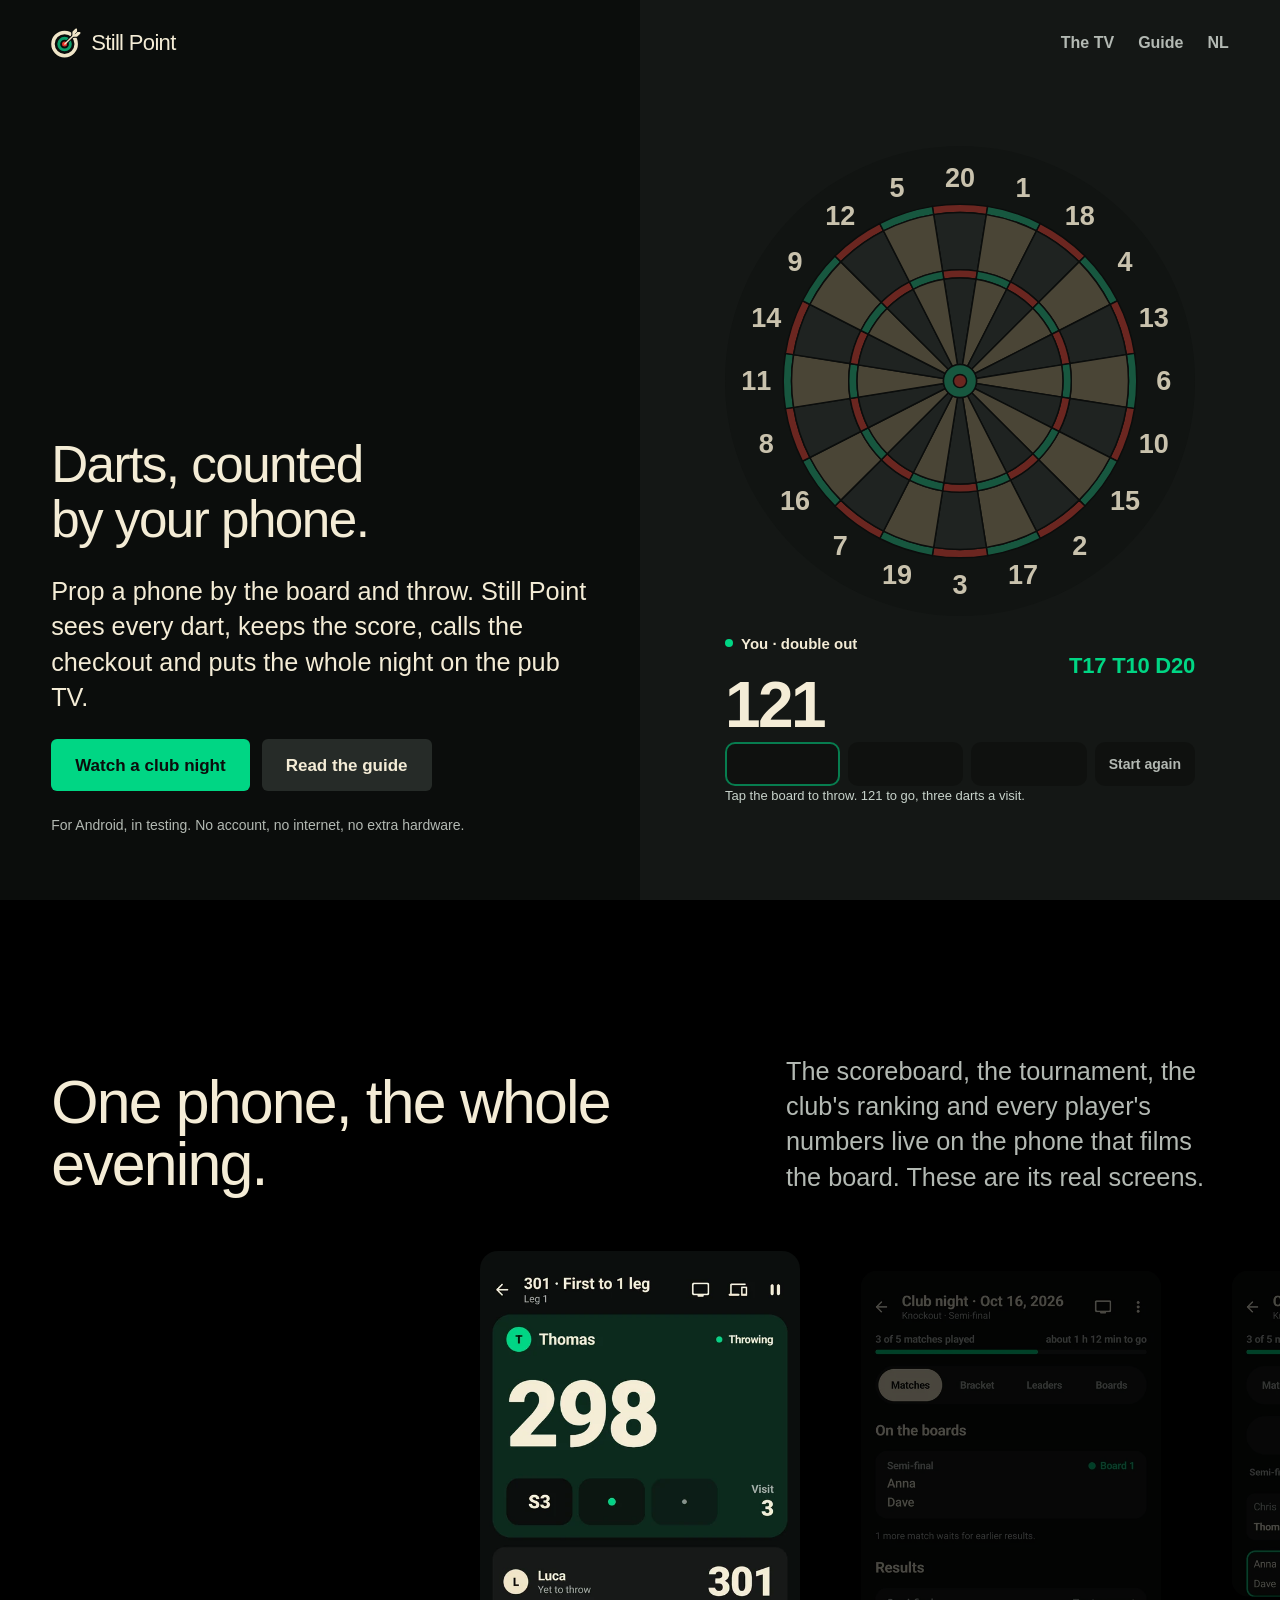
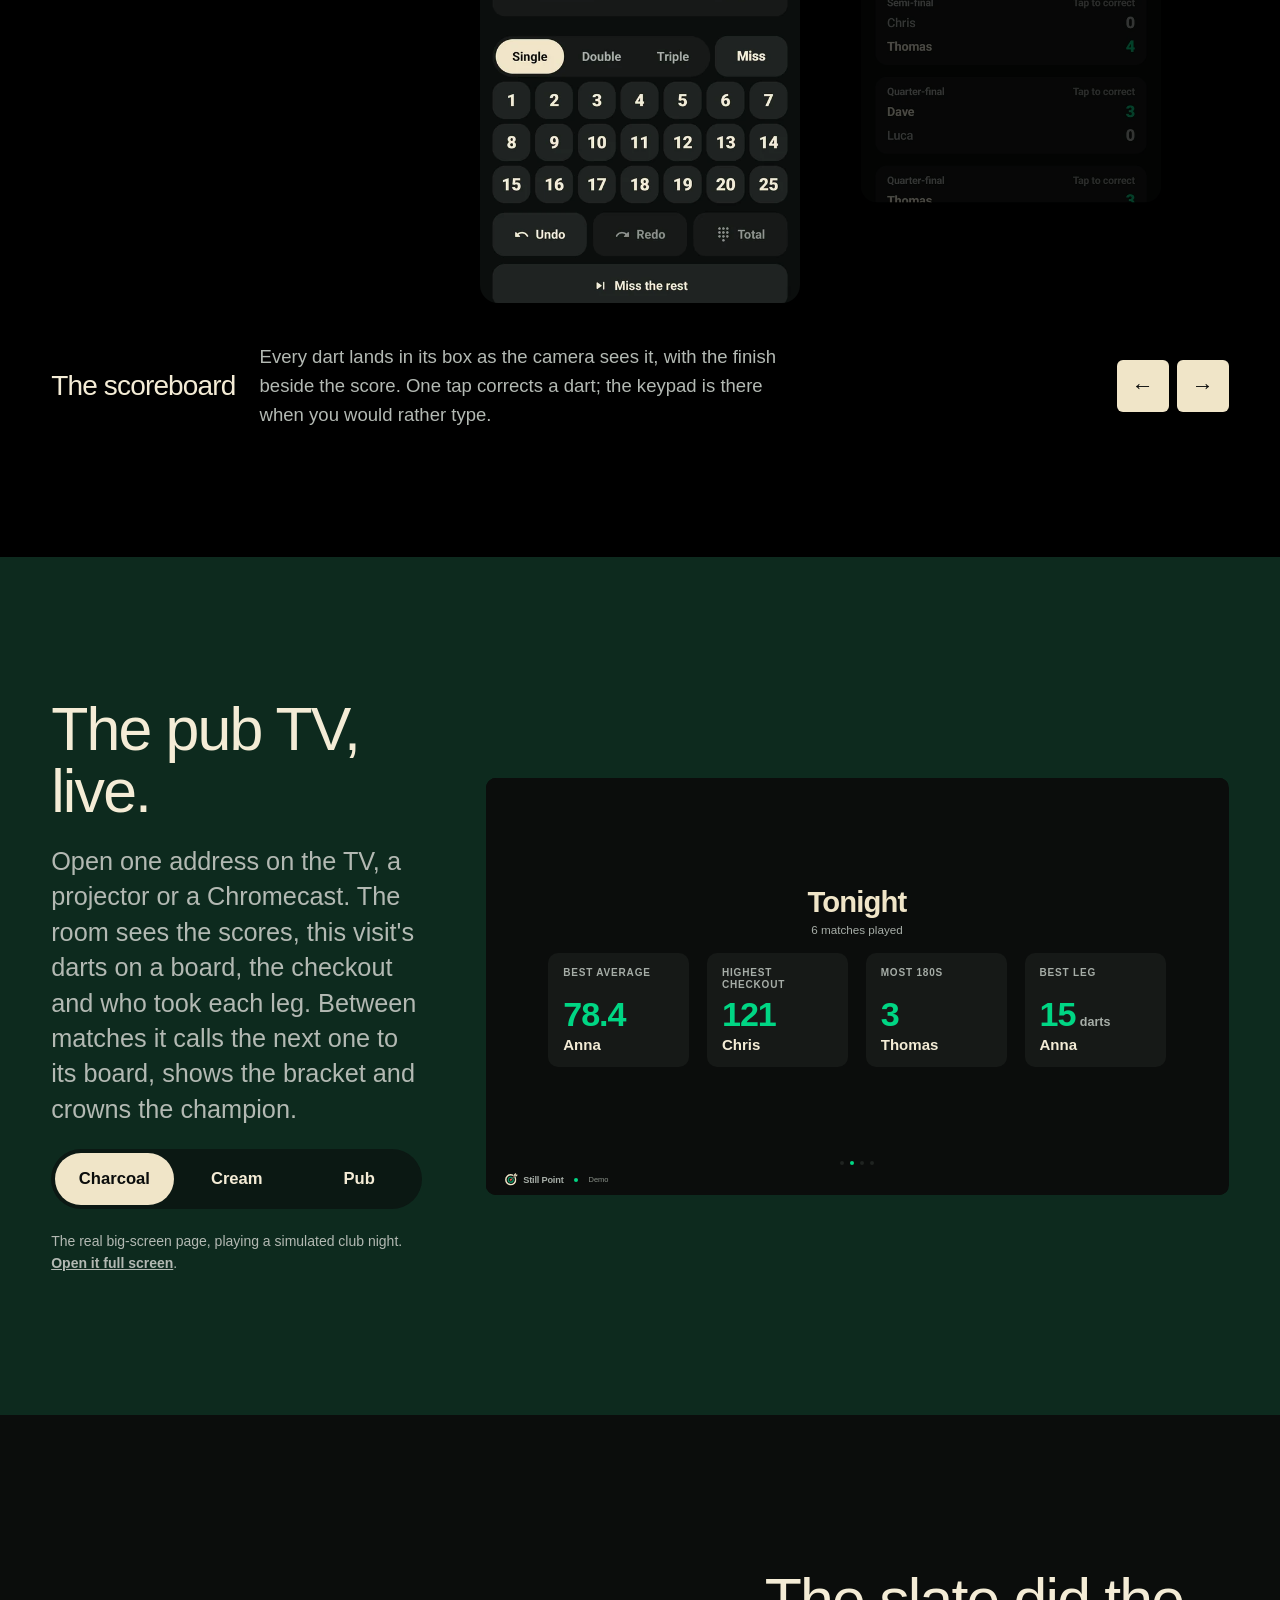
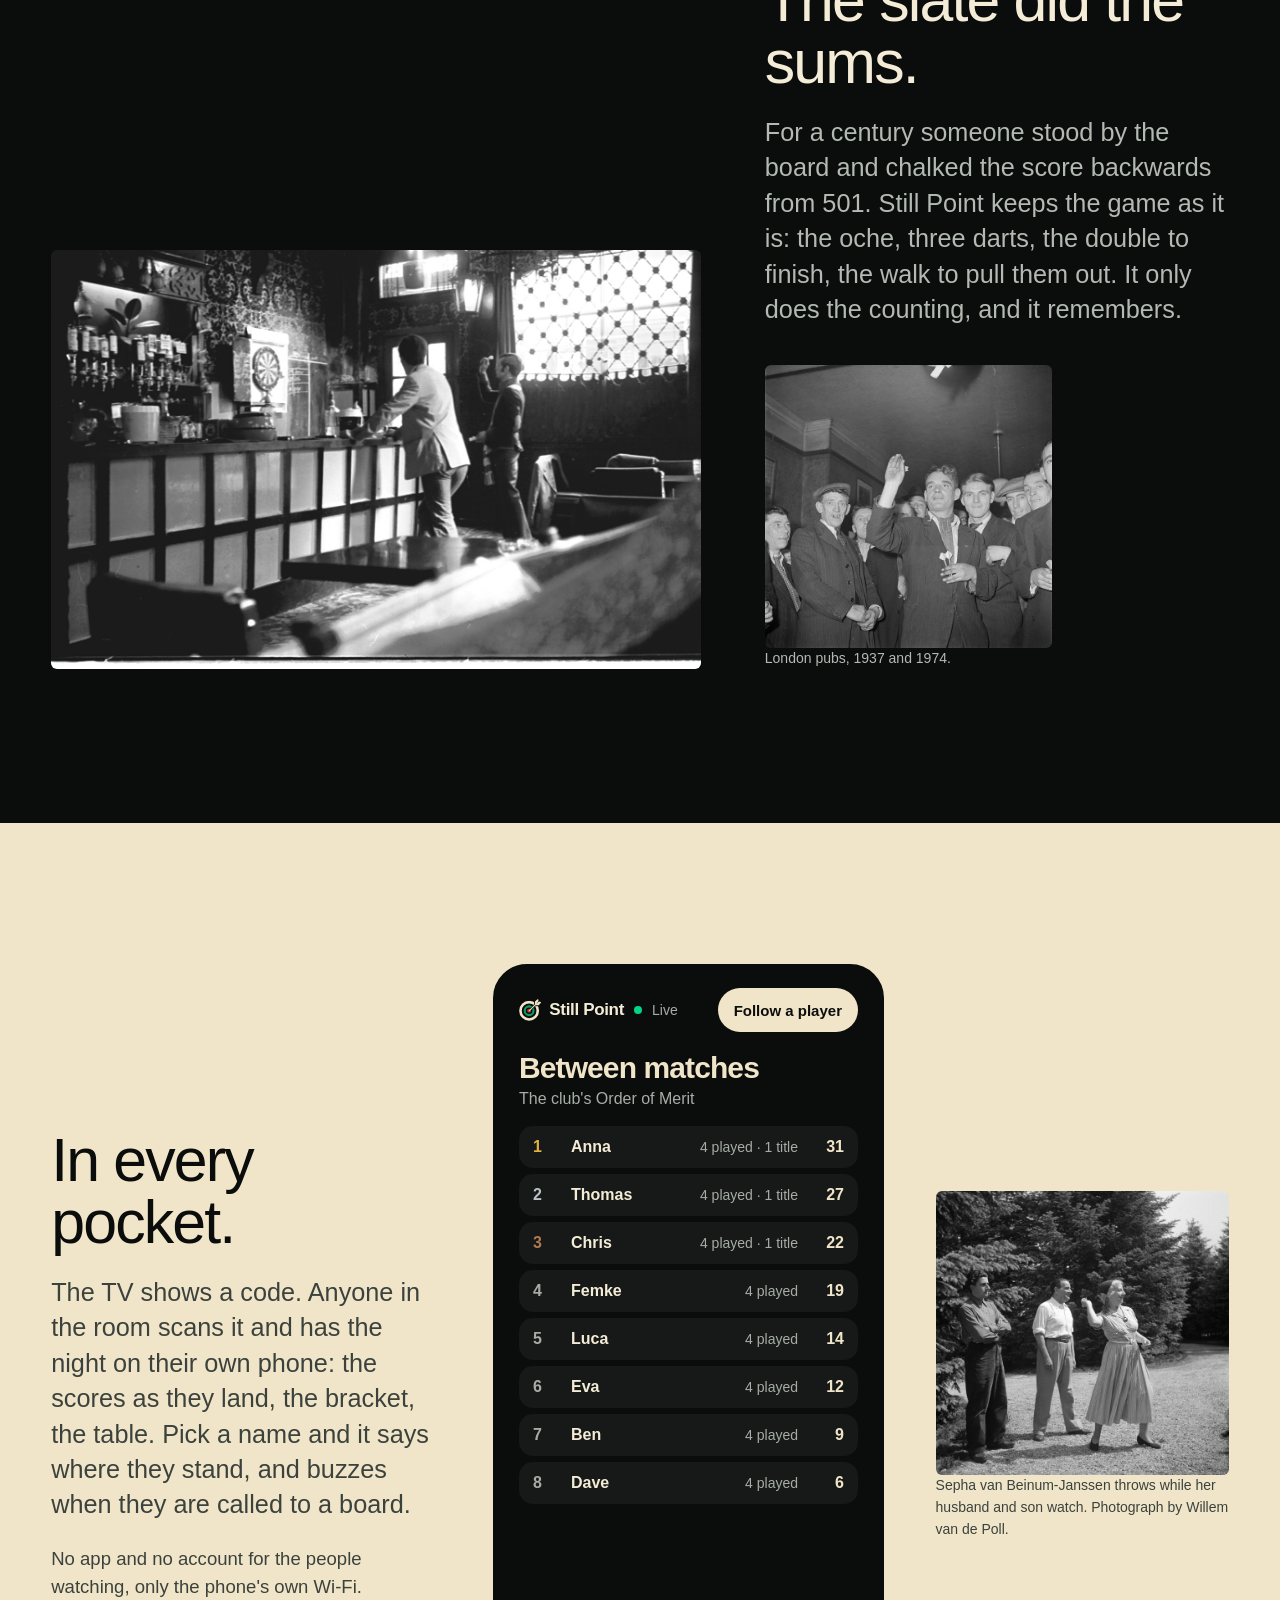
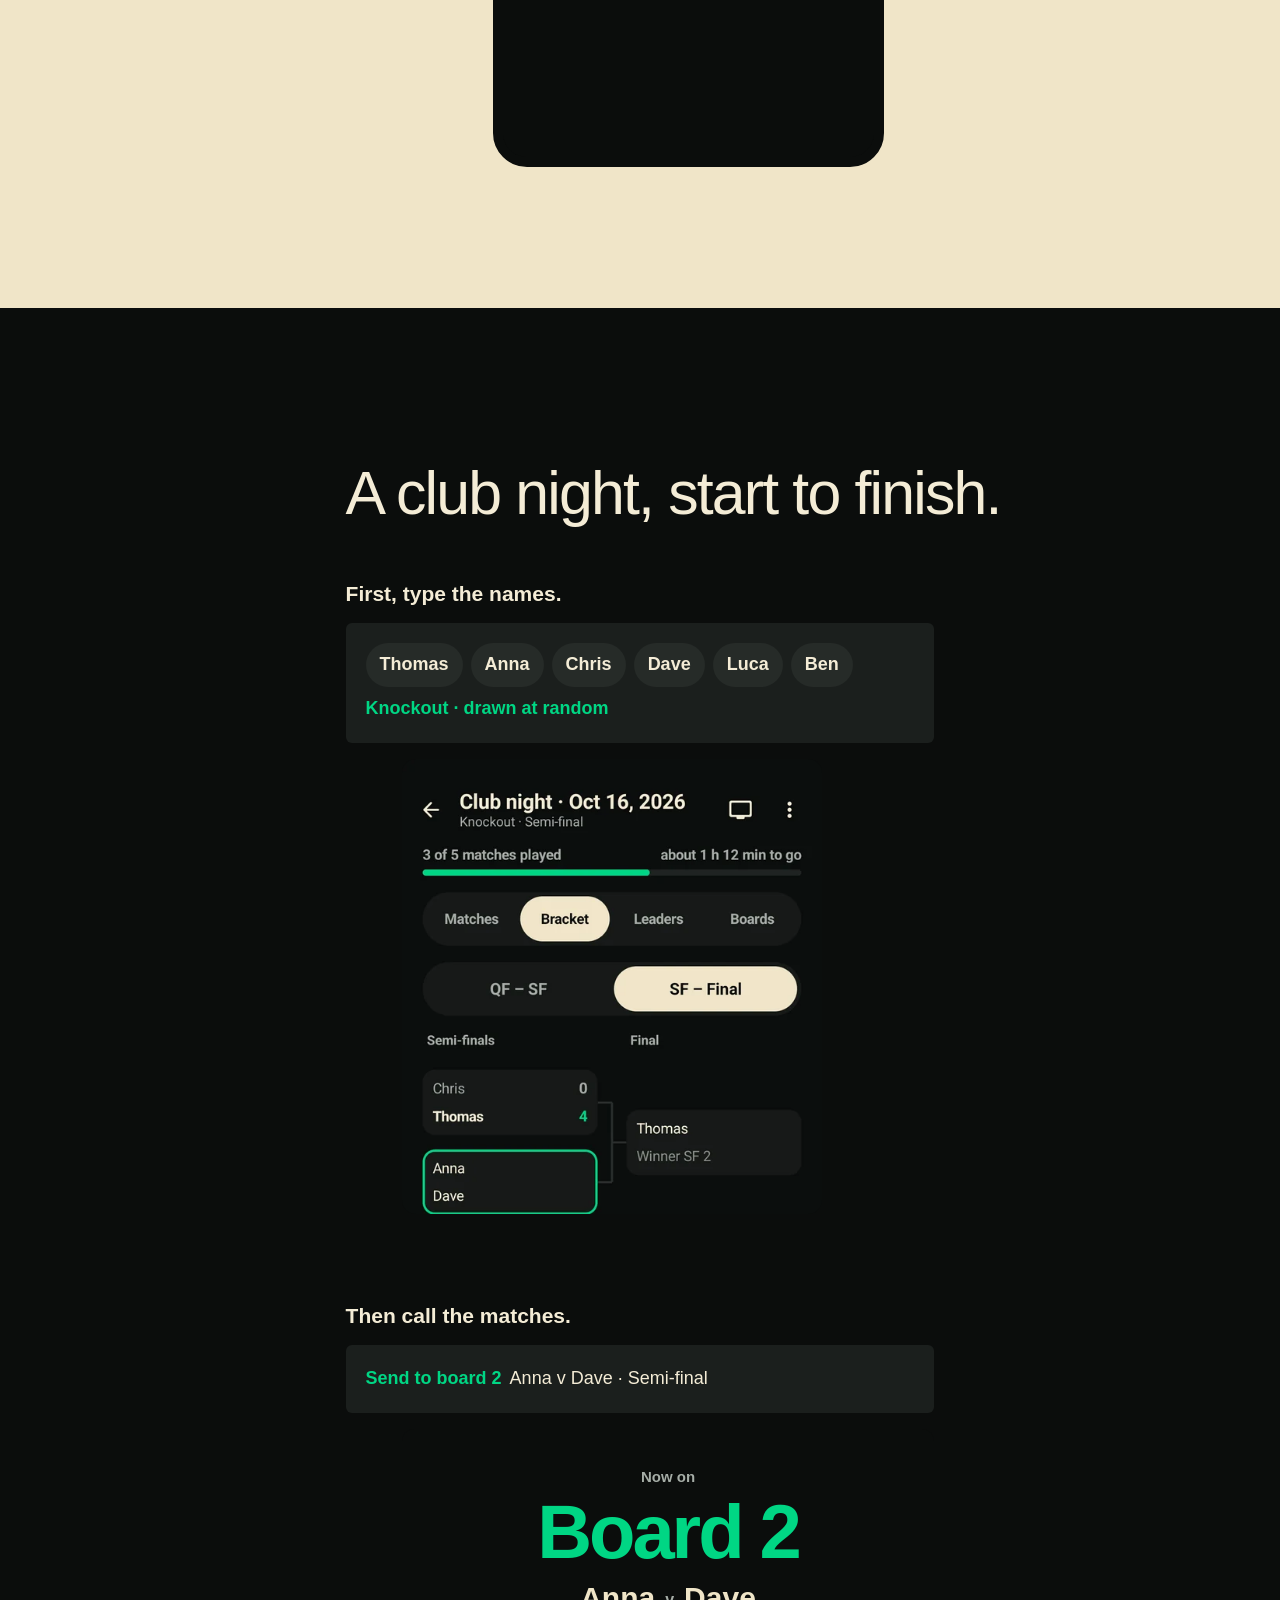
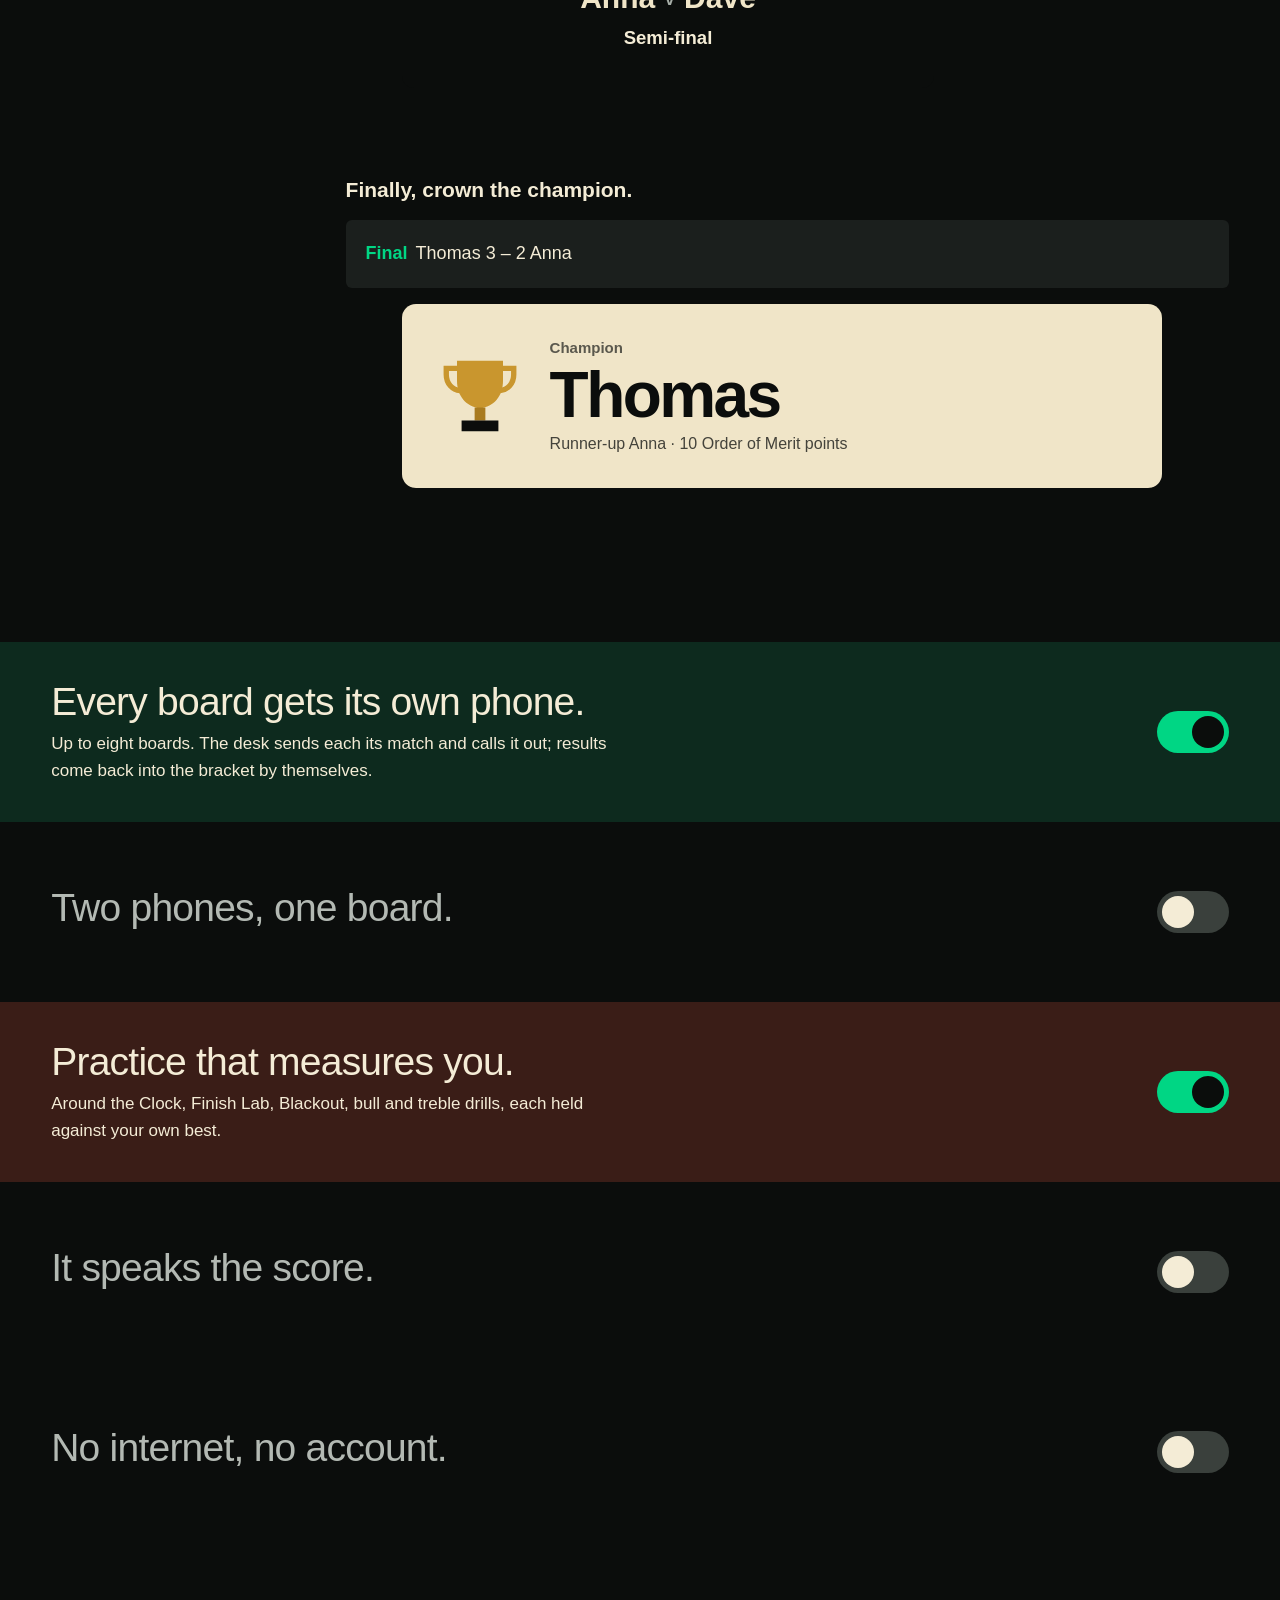
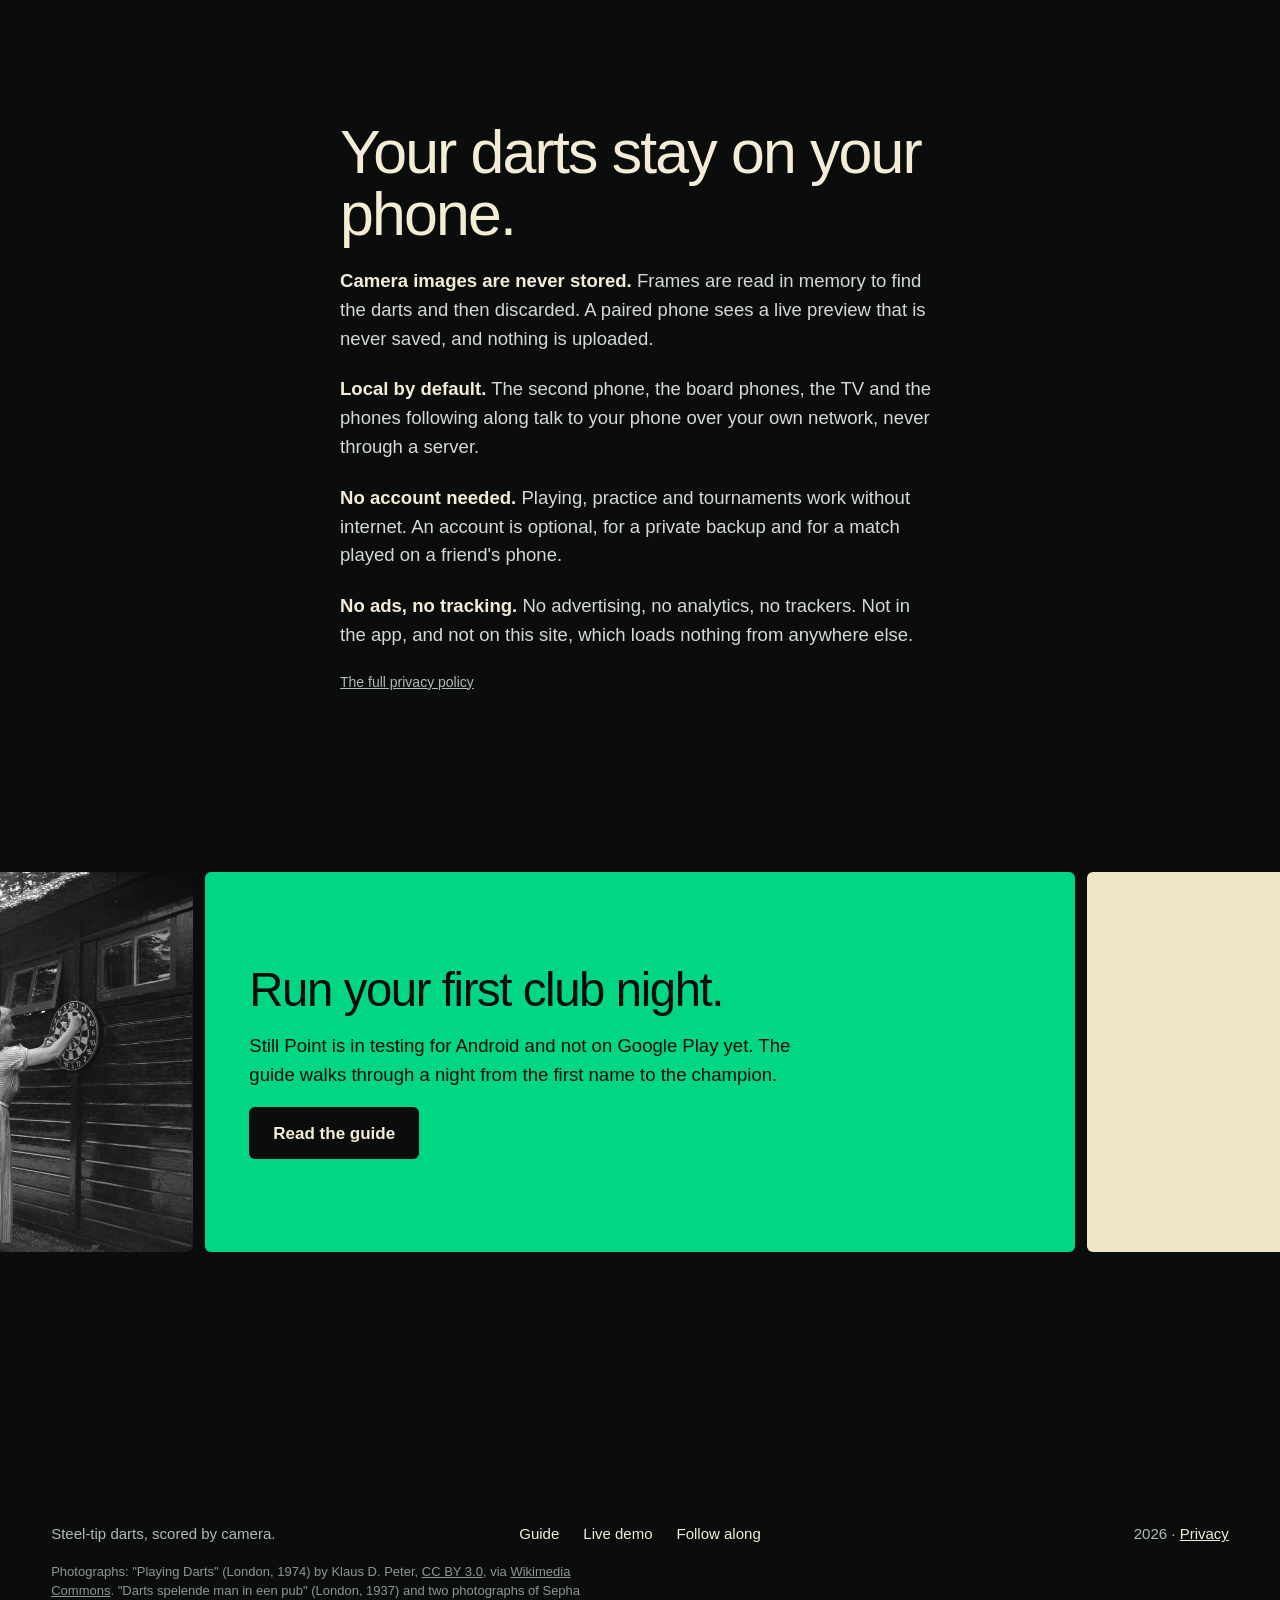
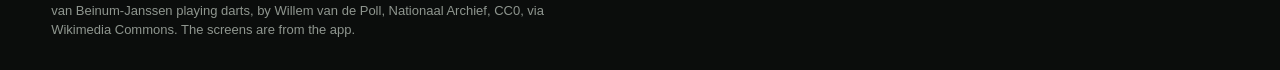
==== commit b6b709bc: "Publish the website from stillpoint bc0f013" ====
--- a/index.html
+++ b/index.html
@@ -15,13 +15,15 @@
 <meta name="theme-color" content="#0b0d0c">
 <link rel="icon" href="assets/icon.svg" type="image/svg+xml">
 <link rel="stylesheet" href="assets/home.css">
+<link rel="alternate" hreflang="nl" href="https://stillpointdarts.com/nl/">
+<link rel="alternate" hreflang="en" href="https://stillpointdarts.com/">
 <script>document.documentElement.className = 'js';</script>
 </head>
 <body>
 <a class="skip" href="#main">Skip to content</a>
 <header class="top">
   <a class="brand" href="./"><img src="assets/mark-dark.svg" alt="" width="30" height="30">Still Point</a>
-  <nav aria-label="Main"><a href="#tv" class="hide-s">The TV</a><a href="guide.html">Guide</a></nav>
+  <nav aria-label="Main"><a href="#tv" class="hide-s">The TV</a><a href="guide.html">Guide</a><a href="nl/" lang="nl" hreflang="nl">NL</a></nav>
 </header>
 
 <main id="main">
